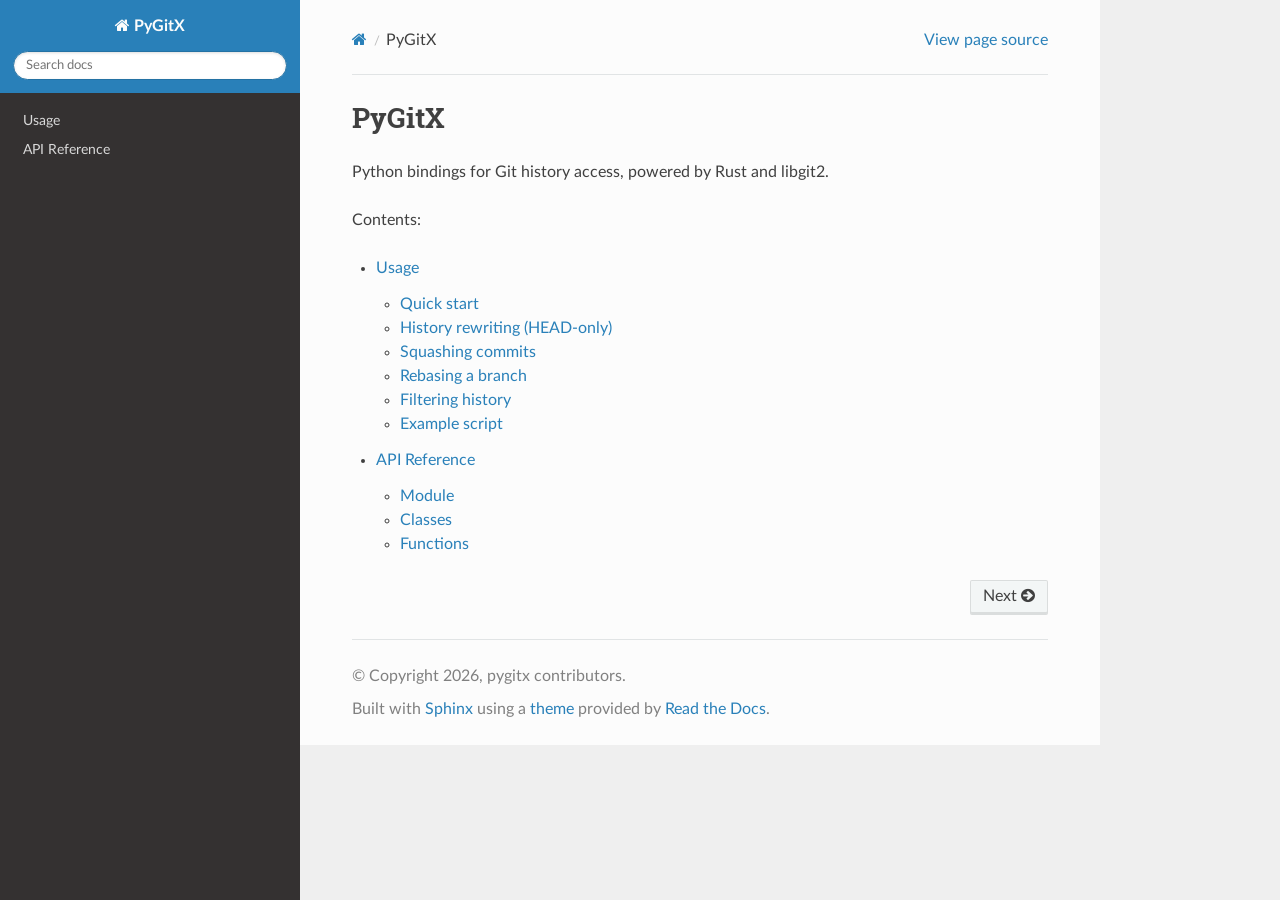
==== index.html @ a4fc37c4 "deploy: 276449cee83ff7f79c051b9eb98b4b1b194af21c" ====
<!DOCTYPE html>
<html class="writer-html5" lang="en" data-content_root="./">
<head>
  <meta charset="utf-8" /><meta name="viewport" content="width=device-width, initial-scale=1" />

  <meta name="viewport" content="width=device-width, initial-scale=1.0" />
  <title>PyGitX &mdash; PyGitX 0.1.0 documentation</title>
      <link rel="stylesheet" type="text/css" href="_static/pygments.css?v=b86133f3" />
      <link rel="stylesheet" type="text/css" href="_static/css/theme.css?v=e59714d7" />

  
      <script src="_static/jquery.js?v=5d32c60e"></script>
      <script src="_static/_sphinx_javascript_frameworks_compat.js?v=2cd50e6c"></script>
      <script src="_static/documentation_options.js?v=01f34227"></script>
      <script src="_static/doctools.js?v=9a2dae69"></script>
      <script src="_static/sphinx_highlight.js?v=dc90522c"></script>
    <script src="_static/js/theme.js"></script>
    <link rel="index" title="Index" href="genindex.html" />
    <link rel="search" title="Search" href="search.html" />
    <link rel="next" title="Usage" href="usage.html" /> 
</head>

<body class="wy-body-for-nav"> 
  <div class="wy-grid-for-nav">
    <nav data-toggle="wy-nav-shift" class="wy-nav-side">
      <div class="wy-side-scroll">
        <div class="wy-side-nav-search" >

          
          
          <a href="#" class="icon icon-home">
            PyGitX
          </a>
<div role="search">
  <form id="rtd-search-form" class="wy-form" action="search.html" method="get">
    <input type="text" name="q" placeholder="Search docs" aria-label="Search docs" />
    <input type="hidden" name="check_keywords" value="yes" />
    <input type="hidden" name="area" value="default" />
  </form>
</div>
        </div><div class="wy-menu wy-menu-vertical" data-spy="affix" role="navigation" aria-label="Navigation menu">
              <ul>
<li class="toctree-l1"><a class="reference internal" href="usage.html">Usage</a></li>
<li class="toctree-l1"><a class="reference internal" href="api.html">API Reference</a></li>
</ul>

        </div>
      </div>
    </nav>

    <section data-toggle="wy-nav-shift" class="wy-nav-content-wrap"><nav class="wy-nav-top" aria-label="Mobile navigation menu" >
          <i data-toggle="wy-nav-top" class="fa fa-bars"></i>
          <a href="#">PyGitX</a>
      </nav>

      <div class="wy-nav-content">
        <div class="rst-content">
          <div role="navigation" aria-label="Page navigation">
  <ul class="wy-breadcrumbs">
      <li><a href="#" class="icon icon-home" aria-label="Home"></a></li>
      <li class="breadcrumb-item active">PyGitX</li>
      <li class="wy-breadcrumbs-aside">
            <a href="_sources/index.rst.txt" rel="nofollow"> View page source</a>
      </li>
  </ul>
  <hr/>
</div>
          <div role="main" class="document" itemscope="itemscope" itemtype="http://schema.org/Article">
           <div itemprop="articleBody">
             
  <section id="pygitx">
<h1>PyGitX<a class="headerlink" href="#pygitx" title="Link to this heading"></a></h1>
<p>Python bindings for Git history access, powered by Rust and libgit2.</p>
<p>Contents:</p>
<div class="toctree-wrapper compound">
<ul>
<li class="toctree-l1"><a class="reference internal" href="usage.html">Usage</a><ul>
<li class="toctree-l2"><a class="reference internal" href="usage.html#quick-start">Quick start</a></li>
<li class="toctree-l2"><a class="reference internal" href="usage.html#history-rewriting-head-only">History rewriting (HEAD-only)</a></li>
<li class="toctree-l2"><a class="reference internal" href="usage.html#squashing-commits">Squashing commits</a></li>
<li class="toctree-l2"><a class="reference internal" href="usage.html#rebasing-a-branch">Rebasing a branch</a></li>
<li class="toctree-l2"><a class="reference internal" href="usage.html#filtering-history">Filtering history</a></li>
<li class="toctree-l2"><a class="reference internal" href="usage.html#example-script">Example script</a></li>
</ul>
</li>
<li class="toctree-l1"><a class="reference internal" href="api.html">API Reference</a><ul>
<li class="toctree-l2"><a class="reference internal" href="api.html#module-pygitx">Module</a></li>
<li class="toctree-l2"><a class="reference internal" href="api.html#classes">Classes</a></li>
<li class="toctree-l2"><a class="reference internal" href="api.html#functions">Functions</a></li>
</ul>
</li>
</ul>
</div>
</section>


           </div>
          </div>
          <footer><div class="rst-footer-buttons" role="navigation" aria-label="Footer">
        <a href="usage.html" class="btn btn-neutral float-right" title="Usage" accesskey="n" rel="next">Next <span class="fa fa-arrow-circle-right" aria-hidden="true"></span></a>
    </div>

  <hr/>

  <div role="contentinfo">
    <p>&#169; Copyright 2026, pygitx contributors.</p>
  </div>

  Built with <a href="https://www.sphinx-doc.org/">Sphinx</a> using a
    <a href="https://github.com/readthedocs/sphinx_rtd_theme">theme</a>
    provided by <a href="https://readthedocs.org">Read the Docs</a>.
   

</footer>
        </div>
      </div>
    </section>
  </div>
  <script>
      jQuery(function () {
          SphinxRtdTheme.Navigation.enable(true);
      });
  </script> 

</body>
</html>
---- _static/pygments.css ----
pre { line-height: 125%; }
td.linenos .normal { color: inherit; background-color: transparent; padding-left: 5px; padding-right: 5px; }
span.linenos { color: inherit; background-color: transparent; padding-left: 5px; padding-right: 5px; }
td.linenos .special { color: #000000; background-color: #ffffc0; padding-left: 5px; padding-right: 5px; }
span.linenos.special { color: #000000; background-color: #ffffc0; padding-left: 5px; padding-right: 5px; }
.highlight .hll { background-color: #ffffcc }
.highlight { background: #f8f8f8; }
.highlight .c { color: #3D7B7B; font-style: italic } /* Comment */
.highlight .err { border: 1px solid #F00 } /* Error */
.highlight .k { color: #008000; font-weight: bold } /* Keyword */
.highlight .o { color: #666 } /* Operator */
.highlight .ch { color: #3D7B7B; font-style: italic } /* Comment.Hashbang */
.highlight .cm { color: #3D7B7B; font-style: italic } /* Comment.Multiline */
.highlight .cp { color: #9C6500 } /* Comment.Preproc */
.highlight .cpf { color: #3D7B7B; font-style: italic } /* Comment.PreprocFile */
.highlight .c1 { color: #3D7B7B; font-style: italic } /* Comment.Single */
.highlight .cs { color: #3D7B7B; font-style: italic } /* Comment.Special */
.highlight .gd { color: #A00000 } /* Generic.Deleted */
.highlight .ge { font-style: italic } /* Generic.Emph */
.highlight .ges { font-weight: bold; font-style: italic } /* Generic.EmphStrong */
.highlight .gr { color: #E40000 } /* Generic.Error */
.highlight .gh { color: #000080; font-weight: bold } /* Generic.Heading */
.highlight .gi { color: #008400 } /* Generic.Inserted */
.highlight .go { color: #717171 } /* Generic.Output */
.highlight .gp { color: #000080; font-weight: bold } /* Generic.Prompt */
.highlight .gs { font-weight: bold } /* Generic.Strong */
.highlight .gu { color: #800080; font-weight: bold } /* Generic.Subheading */
.highlight .gt { color: #04D } /* Generic.Traceback */
.highlight .kc { color: #008000; font-weight: bold } /* Keyword.Constant */
.highlight .kd { color: #008000; font-weight: bold } /* Keyword.Declaration */
.highlight .kn { color: #008000; font-weight: bold } /* Keyword.Namespace */
.highlight .kp { color: #008000 } /* Keyword.Pseudo */
.highlight .kr { color: #008000; font-weight: bold } /* Keyword.Reserved */
.highlight .kt { color: #B00040 } /* Keyword.Type */
.highlight .m { color: #666 } /* Literal.Number */
.highlight .s { color: #BA2121 } /* Literal.String */
.highlight .na { color: #687822 } /* Name.Attribute */
.highlight .nb { color: #008000 } /* Name.Builtin */
.highlight .nc { color: #00F; font-weight: bold } /* Name.Class */
.highlight .no { color: #800 } /* Name.Constant */
.highlight .nd { color: #A2F } /* Name.Decorator */
.highlight .ni { color: #717171; font-weight: bold } /* Name.Entity */
.highlight .ne { color: #CB3F38; font-weight: bold } /* Name.Exception */
.highlight .nf { color: #00F } /* Name.Function */
.highlight .nl { color: #767600 } /* Name.Label */
.highlight .nn { color: #00F; font-weight: bold } /* Name.Namespace */
.highlight .nt { color: #008000; font-weight: bold } /* Name.Tag */
.highlight .nv { color: #19177C } /* Name.Variable */
.highlight .ow { color: #A2F; font-weight: bold } /* Operator.Word */
.highlight .w { color: #BBB } /* Text.Whitespace */
.highlight .mb { color: #666 } /* Literal.Number.Bin */
.highlight .mf { color: #666 } /* Literal.Number.Float */
.highlight .mh { color: #666 } /* Literal.Number.Hex */
.highlight .mi { color: #666 } /* Literal.Number.Integer */
.highlight .mo { color: #666 } /* Literal.Number.Oct */
.highlight .sa { color: #BA2121 } /* Literal.String.Affix */
.highlight .sb { color: #BA2121 } /* Literal.String.Backtick */
.highlight .sc { color: #BA2121 } /* Literal.String.Char */
.highlight .dl { color: #BA2121 } /* Literal.String.Delimiter */
.highlight .sd { color: #BA2121; font-style: italic } /* Literal.String.Doc */
.highlight .s2 { color: #BA2121 } /* Literal.String.Double */
.highlight .se { color: #AA5D1F; font-weight: bold } /* Literal.String.Escape */
.highlight .sh { color: #BA2121 } /* Literal.String.Heredoc */
.highlight .si { color: #A45A77; font-weight: bold } /* Literal.String.Interpol */
.highlight .sx { color: #008000 } /* Literal.String.Other */
.highlight .sr { color: #A45A77 } /* Literal.String.Regex */
.highlight .s1 { color: #BA2121 } /* Literal.String.Single */
.highlight .ss { color: #19177C } /* Literal.String.Symbol */
.highlight .bp { color: #008000 } /* Name.Builtin.Pseudo */
.highlight .fm { color: #00F } /* Name.Function.Magic */
.highlight .vc { color: #19177C } /* Name.Variable.Class */
.highlight .vg { color: #19177C } /* Name.Variable.Global */
.highlight .vi { color: #19177C } /* Name.Variable.Instance */
.highlight .vm { color: #19177C } /* Name.Variable.Magic */
.highlight .il { color: #666 } /* Literal.Number.Integer.Long */
---- _static/css/theme.css ----
html{box-sizing:border-box}*,:after,:before{box-sizing:inherit}article,aside,details,figcaption,figure,footer,header,hgroup,nav,section{display:block}audio,canvas,video{display:inline-block;*display:inline;*zoom:1}[hidden],audio:not([controls]){display:none}*{-webkit-box-sizing:border-box;-moz-box-sizing:border-box;box-sizing:border-box}html{font-size:100%;-webkit-text-size-adjust:100%;-ms-text-size-adjust:100%}body{margin:0}a:active,a:hover{outline:0}abbr[title]{border-bottom:1px dotted}b,strong{font-weight:700}blockquote{margin:0}dfn{font-style:italic}ins{background:#ff9;text-decoration:none}ins,mark{color:#000}mark{background:#ff0;font-style:italic;font-weight:700}.rst-content code,.rst-content tt,code,kbd,pre,samp{font-family:monospace,serif;_font-family:courier new,monospace;font-size:1em}pre{white-space:pre}q{quotes:none}q:after,q:before{content:"";content:none}small{font-size:85%}sub,sup{font-size:75%;line-height:0;position:relative;vertical-align:baseline}sup{top:-.5em}sub{bottom:-.25em}dl,ol,ul{margin:0;padding:0;list-style:none;list-style-image:none}li{list-style:none}dd{margin:0}img{border:0;-ms-interpolation-mode:bicubic;vertical-align:middle;max-width:100%}svg:not(:root){overflow:hidden}figure,form{margin:0}label{cursor:pointer}button,input,select,textarea{font-size:100%;margin:0;vertical-align:baseline;*vertical-align:middle}button,input{line-height:normal}button,input[type=button],input[type=reset],input[type=submit]{cursor:pointer;-webkit-appearance:button;*overflow:visible}button[disabled],input[disabled]{cursor:default}input[type=search]{-webkit-appearance:textfield;-moz-box-sizing:content-box;-webkit-box-sizing:content-box;box-sizing:content-box}textarea{resize:vertical}table{border-collapse:collapse;border-spacing:0}td{vertical-align:top}.chromeframe{margin:.2em 0;background:#ccc;color:#000;padding:.2em 0}.ir{display:block;border:0;text-indent:-999em;overflow:hidden;background-color:transparent;background-repeat:no-repeat;text-align:left;direction:ltr;*line-height:0}.ir br{display:none}.hidden{display:none!important;visibility:hidden}.visuallyhidden{border:0;clip:rect(0 0 0 0);height:1px;margin:-1px;overflow:hidden;padding:0;position:absolute;width:1px}.visuallyhidden.focusable:active,.visuallyhidden.focusable:focus{clip:auto;height:auto;margin:0;overflow:visible;position:static;width:auto}.invisible{visibility:hidden}.relative{position:relative}big,small{font-size:100%}@media print{body,html,section{background:none!important}*{box-shadow:none!important;text-shadow:none!important;filter:none!important;-ms-filter:none!important}a,a:visited{text-decoration:underline}.ir a:after,a[href^="#"]:after,a[href^="javascript:"]:after{content:""}blockquote,pre{page-break-inside:avoid}thead{display:table-header-group}img,tr{page-break-inside:avoid}img{max-width:100%!important}@page{margin:.5cm}.rst-content .toctree-wrapper>p.caption,h2,h3,p{orphans:3;widows:3}.rst-content .toctree-wrapper>p.caption,h2,h3{page-break-after:avoid}}.btn,.fa:before,.icon:before,.rst-content .admonition,.rst-content .admonition-title:before,.rst-content .admonition-todo,.rst-content .attention,.rst-content .caution,.rst-content .code-block-caption .headerlink:before,.rst-content .danger,.rst-content .eqno .headerlink:before,.rst-content .error,.rst-content .hint,.rst-content .important,.rst-content .note,.rst-content .seealso,.rst-content .tip,.rst-content .warning,.rst-content code.download span:first-child:before,.rst-content dl dt .headerlink:before,.rst-content h1 .headerlink:before,.rst-content h2 .headerlink:before,.rst-content h3 .headerlink:before,.rst-content h4 .headerlink:before,.rst-content h5 .headerlink:before,.rst-content h6 .headerlink:before,.rst-content p.caption .headerlink:before,.rst-content p .headerlink:before,.rst-content table>caption .headerlink:before,.rst-content tt.download span:first-child:before,.wy-alert,.wy-dropdown .caret:before,.wy-inline-validate.wy-inline-validate-danger .wy-input-context:before,.wy-inline-validate.wy-inline-validate-info .wy-input-context:before,.wy-inline-validate.wy-inline-validate-success .wy-input-context:before,.wy-inline-validate.wy-inline-validate-warning .wy-input-context:before,.wy-menu-vertical li.current>a button.toctree-expand:before,.wy-menu-vertical li.on a button.toctree-expand:before,.wy-menu-vertical li button.toctree-expand:before,input[type=color],input[type=date],input[type=datetime-local],input[type=datetime],input[type=email],input[type=month],input[type=number],input[type=password],input[type=search],input[type=tel],input[type=text],input[type=time],input[type=url],input[type=week],select,textarea{-webkit-font-smoothing:antialiased}.clearfix{*zoom:1}.clearfix:after,.clearfix:before{display:table;content:""}.clearfix:after{clear:both}/*!
 *  Font Awesome 4.7.0 by @davegandy - http://fontawesome.io - @fontawesome
 *  License - http://fontawesome.io/license (Font: SIL OFL 1.1, CSS: MIT License)
 */@font-face{font-family:FontAwesome;src:url(fonts/fontawesome-webfont.eot?674f50d287a8c48dc19ba404d20fe713);src:url(fonts/fontawesome-webfont.eot?674f50d287a8c48dc19ba404d20fe713?#iefix&v=4.7.0) format("embedded-opentype"),url(fonts/fontawesome-webfont.woff2?af7ae505a9eed503f8b8e6982036873e) format("woff2"),url(fonts/fontawesome-webfont.woff?fee66e712a8a08eef5805a46892932ad) format("woff"),url(fonts/fontawesome-webfont.ttf?b06871f281fee6b241d60582ae9369b9) format("truetype"),url(fonts/fontawesome-webfont.svg?912ec66d7572ff821749319396470bde#fontawesomeregular) format("svg");font-weight:400;font-style:normal}.fa,.icon,.rst-content .admonition-title,.rst-content .code-block-caption .headerlink,.rst-content .eqno .headerlink,.rst-content code.download span:first-child,.rst-content dl dt .headerlink,.rst-content h1 .headerlink,.rst-content h2 .headerlink,.rst-content h3 .headerlink,.rst-content h4 .headerlink,.rst-content h5 .headerlink,.rst-content h6 .headerlink,.rst-content p.caption .headerlink,.rst-content p .headerlink,.rst-content table>caption .headerlink,.rst-content tt.download span:first-child,.wy-menu-vertical li.current>a button.toctree-expand,.wy-menu-vertical li.on a button.toctree-expand,.wy-menu-vertical li button.toctree-expand{display:inline-block;font:normal normal normal 14px/1 FontAwesome;font-size:inherit;text-rendering:auto;-webkit-font-smoothing:antialiased;-moz-osx-font-smoothing:grayscale}.fa-lg{font-size:1.33333em;line-height:.75em;vertical-align:-15%}.fa-2x{font-size:2em}.fa-3x{font-size:3em}.fa-4x{font-size:4em}.fa-5x{font-size:5em}.fa-fw{width:1.28571em;text-align:center}.fa-ul{padding-left:0;margin-left:2.14286em;list-style-type:none}.fa-ul>li{position:relative}.fa-li{position:absolute;left:-2.14286em;width:2.14286em;top:.14286em;text-align:center}.fa-li.fa-lg{left:-1.85714em}.fa-border{padding:.2em .25em .15em;border:.08em solid #eee;border-radius:.1em}.fa-pull-left{float:left}.fa-pull-right{float:right}.fa-pull-left.icon,.fa.fa-pull-left,.rst-content .code-block-caption .fa-pull-left.headerlink,.rst-content .eqno .fa-pull-left.headerlink,.rst-content .fa-pull-left.admonition-title,.rst-content code.download span.fa-pull-left:first-child,.rst-content dl dt .fa-pull-left.headerlink,.rst-content h1 .fa-pull-left.headerlink,.rst-content h2 .fa-pull-left.headerlink,.rst-content h3 .fa-pull-left.headerlink,.rst-content h4 .fa-pull-left.headerlink,.rst-content h5 .fa-pull-left.headerlink,.rst-content h6 .fa-pull-left.headerlink,.rst-content p .fa-pull-left.headerlink,.rst-content table>caption .fa-pull-left.headerlink,.rst-content tt.download span.fa-pull-left:first-child,.wy-menu-vertical li.current>a button.fa-pull-left.toctree-expand,.wy-menu-vertical li.on a button.fa-pull-left.toctree-expand,.wy-menu-vertical li button.fa-pull-left.toctree-expand{margin-right:.3em}.fa-pull-right.icon,.fa.fa-pull-right,.rst-content .code-block-caption .fa-pull-right.headerlink,.rst-content .eqno .fa-pull-right.headerlink,.rst-content .fa-pull-right.admonition-title,.rst-content code.download span.fa-pull-right:first-child,.rst-content dl dt .fa-pull-right.headerlink,.rst-content h1 .fa-pull-right.headerlink,.rst-content h2 .fa-pull-right.headerlink,.rst-content h3 .fa-pull-right.headerlink,.rst-content h4 .fa-pull-right.headerlink,.rst-content h5 .fa-pull-right.headerlink,.rst-content h6 .fa-pull-right.headerlink,.rst-content p .fa-pull-right.headerlink,.rst-content table>caption .fa-pull-right.headerlink,.rst-content tt.download span.fa-pull-right:first-child,.wy-menu-vertical li.current>a button.fa-pull-right.toctree-expand,.wy-menu-vertical li.on a button.fa-pull-right.toctree-expand,.wy-menu-vertical li button.fa-pull-right.toctree-expand{margin-left:.3em}.pull-right{float:right}.pull-left{float:left}.fa.pull-left,.pull-left.icon,.rst-content .code-block-caption .pull-left.headerlink,.rst-content .eqno .pull-left.headerlink,.rst-content .pull-left.admonition-title,.rst-content code.download span.pull-left:first-child,.rst-content dl dt .pull-left.headerlink,.rst-content h1 .pull-left.headerlink,.rst-content h2 .pull-left.headerlink,.rst-content h3 .pull-left.headerlink,.rst-content h4 .pull-left.headerlink,.rst-content h5 .pull-left.headerlink,.rst-content h6 .pull-left.headerlink,.rst-content p .pull-left.headerlink,.rst-content table>caption .pull-left.headerlink,.rst-content tt.download span.pull-left:first-child,.wy-menu-vertical li.current>a button.pull-left.toctree-expand,.wy-menu-vertical li.on a button.pull-left.toctree-expand,.wy-menu-vertical li button.pull-left.toctree-expand{margin-right:.3em}.fa.pull-right,.pull-right.icon,.rst-content .code-block-caption .pull-right.headerlink,.rst-content .eqno .pull-right.headerlink,.rst-content .pull-right.admonition-title,.rst-content code.download span.pull-right:first-child,.rst-content dl dt .pull-right.headerlink,.rst-content h1 .pull-right.headerlink,.rst-content h2 .pull-right.headerlink,.rst-content h3 .pull-right.headerlink,.rst-content h4 .pull-right.headerlink,.rst-content h5 .pull-right.headerlink,.rst-content h6 .pull-right.headerlink,.rst-content p .pull-right.headerlink,.rst-content table>caption .pull-right.headerlink,.rst-content tt.download span.pull-right:first-child,.wy-menu-vertical li.current>a button.pull-right.toctree-expand,.wy-menu-vertical li.on a button.pull-right.toctree-expand,.wy-menu-vertical li button.pull-right.toctree-expand{margin-left:.3em}.fa-spin{-webkit-animation:fa-spin 2s linear infinite;animation:fa-spin 2s linear infinite}.fa-pulse{-webkit-animation:fa-spin 1s steps(8) infinite;animation:fa-spin 1s steps(8) infinite}@-webkit-keyframes fa-spin{0%{-webkit-transform:rotate(0deg);transform:rotate(0deg)}to{-webkit-transform:rotate(359deg);transform:rotate(359deg)}}@keyframes fa-spin{0%{-webkit-transform:rotate(0deg);transform:rotate(0deg)}to{-webkit-transform:rotate(359deg);transform:rotate(359deg)}}.fa-rotate-90{-ms-filter:"progid:DXImageTransform.Microsoft.BasicImage(rotation=1)";-webkit-transform:rotate(90deg);-ms-transform:rotate(90deg);transform:rotate(90deg)}.fa-rotate-180{-ms-filter:"progid:DXImageTransform.Microsoft.BasicImage(rotation=2)";-webkit-transform:rotate(180deg);-ms-transform:rotate(180deg);transform:rotate(180deg)}.fa-rotate-270{-ms-filter:"progid:DXImageTransform.Microsoft.BasicImage(rotation=3)";-webkit-transform:rotate(270deg);-ms-transform:rotate(270deg);transform:rotate(270deg)}.fa-flip-horizontal{-ms-filter:"progid:DXImageTransform.Microsoft.BasicImage(rotation=0, mirror=1)";-webkit-transform:scaleX(-1);-ms-transform:scaleX(-1);transform:scaleX(-1)}.fa-flip-vertical{-ms-filter:"progid:DXImageTransform.Microsoft.BasicImage(rotation=2, mirror=1)";-webkit-transform:scaleY(-1);-ms-transform:scaleY(-1);transform:scaleY(-1)}:root .fa-flip-horizontal,:root .fa-flip-vertical,:root .fa-rotate-90,:root .fa-rotate-180,:root .fa-rotate-270{filter:none}.fa-stack{position:relative;display:inline-block;width:2em;height:2em;line-height:2em;vertical-align:middle}.fa-stack-1x,.fa-stack-2x{position:absolute;left:0;width:100%;text-align:center}.fa-stack-1x{line-height:inherit}.fa-stack-2x{font-size:2em}.fa-inverse{color:#fff}.fa-glass:before{content:""}.fa-music:before{content:""}.fa-search:before,.icon-search:before{content:""}.fa-envelope-o:before{content:""}.fa-heart:before{content:""}.fa-star:before{content:""}.fa-star-o:before{content:""}.fa-user:before{content:""}.fa-film:before{content:""}.fa-th-large:before{content:""}.fa-th:before{content:""}.fa-th-list:before{content:""}.fa-check:before{content:""}.fa-close:before,.fa-remove:before,.fa-times:before{content:""}.fa-search-plus:before{content:""}.fa-search-minus:before{content:""}.fa-power-off:before{content:""}.fa-signal:before{content:""}.fa-cog:before,.fa-gear:before{content:""}.fa-trash-o:before{content:""}.fa-home:before,.icon-home:before{content:""}.fa-file-o:before{content:""}.fa-clock-o:before{content:""}.fa-road:before{content:""}.fa-download:before,.rst-content code.download span:first-child:before,.rst-content tt.download span:first-child:before{content:""}.fa-arrow-circle-o-down:before{content:""}.fa-arrow-circle-o-up:before{content:""}.fa-inbox:before{content:""}.fa-play-circle-o:before{content:""}.fa-repeat:before,.fa-rotate-right:before{content:""}.fa-refresh:before{content:""}.fa-list-alt:before{content:""}.fa-lock:before{content:""}.fa-flag:before{content:""}.fa-headphones:before{content:""}.fa-volume-off:before{content:""}.fa-volume-down:before{content:""}.fa-volume-up:before{content:""}.fa-qrcode:before{content:""}.fa-barcode:before{content:""}.fa-tag:before{content:""}.fa-tags:before{content:""}.fa-book:before,.icon-book:before{content:""}.fa-bookmark:before{content:""}.fa-print:before{content:""}.fa-camera:before{content:""}.fa-font:before{content:""}.fa-bold:before{content:""}.fa-italic:before{content:""}.fa-text-height:before{content:""}.fa-text-width:before{content:""}.fa-align-left:before{content:""}.fa-align-center:before{content:""}.fa-align-right:before{content:""}.fa-align-justify:before{content:""}.fa-list:before{content:""}.fa-dedent:before,.fa-outdent:before{content:""}.fa-indent:before{content:""}.fa-video-camera:before{content:""}.fa-image:before,.fa-photo:before,.fa-picture-o:before{content:""}.fa-pencil:before{content:""}.fa-map-marker:before{content:""}.fa-adjust:before{content:""}.fa-tint:before{content:""}.fa-edit:before,.fa-pencil-square-o:before{content:""}.fa-share-square-o:before{content:""}.fa-check-square-o:before{content:""}.fa-arrows:before{content:""}.fa-step-backward:before{content:""}.fa-fast-backward:before{content:""}.fa-backward:before{content:""}.fa-play:before{content:""}.fa-pause:before{content:""}.fa-stop:before{content:""}.fa-forward:before{content:""}.fa-fast-forward:before{content:""}.fa-step-forward:before{content:""}.fa-eject:before{content:""}.fa-chevron-left:before{content:""}.fa-chevron-right:before{content:""}.fa-plus-circle:before{content:""}.fa-minus-circle:before{content:""}.fa-times-circle:before,.wy-inline-validate.wy-inline-validate-danger .wy-input-context:before{content:""}.fa-check-circle:before,.wy-inline-validate.wy-inline-validate-success .wy-input-context:before{content:""}.fa-question-circle:before{content:""}.fa-info-circle:before{content:""}.fa-crosshairs:before{content:""}.fa-times-circle-o:before{content:""}.fa-check-circle-o:before{content:""}.fa-ban:before{content:""}.fa-arrow-left:before{content:""}.fa-arrow-right:before{content:""}.fa-arrow-up:before{content:""}.fa-arrow-down:before{content:""}.fa-mail-forward:before,.fa-share:before{content:""}.fa-expand:before{content:""}.fa-compress:before{content:""}.fa-plus:before{content:""}.fa-minus:before{content:""}.fa-asterisk:before{content:""}.fa-exclamation-circle:before,.rst-content .admonition-title:before,.wy-inline-validate.wy-inline-validate-info .wy-input-context:before,.wy-inline-validate.wy-inline-validate-warning .wy-input-context:before{content:""}.fa-gift:before{content:""}.fa-leaf:before{content:""}.fa-fire:before,.icon-fire:before{content:""}.fa-eye:before{content:""}.fa-eye-slash:before{content:""}.fa-exclamation-triangle:before,.fa-warning:before{content:""}.fa-plane:before{content:""}.fa-calendar:before{content:""}.fa-random:before{content:""}.fa-comment:before{content:""}.fa-magnet:before{content:""}.fa-chevron-up:before{content:""}.fa-chevron-down:before{content:""}.fa-retweet:before{content:""}.fa-shopping-cart:before{content:""}.fa-folder:before{content:""}.fa-folder-open:before{content:""}.fa-arrows-v:before{content:""}.fa-arrows-h:before{content:""}.fa-bar-chart-o:before,.fa-bar-chart:before{content:""}.fa-twitter-square:before{content:""}.fa-facebook-square:before{content:""}.fa-camera-retro:before{content:""}.fa-key:before{content:""}.fa-cogs:before,.fa-gears:before{content:""}.fa-comments:before{content:""}.fa-thumbs-o-up:before{content:""}.fa-thumbs-o-down:before{content:""}.fa-star-half:before{content:""}.fa-heart-o:before{content:""}.fa-sign-out:before{content:""}.fa-linkedin-square:before{content:""}.fa-thumb-tack:before{content:""}.fa-external-link:before{content:""}.fa-sign-in:before{content:""}.fa-trophy:before{content:""}.fa-github-square:before{content:""}.fa-upload:before{content:""}.fa-lemon-o:before{content:""}.fa-phone:before{content:""}.fa-square-o:before{content:""}.fa-bookmark-o:before{content:""}.fa-phone-square:before{content:""}.fa-twitter:before{content:""}.fa-facebook-f:before,.fa-facebook:before{content:""}.fa-github:before,.icon-github:before{content:""}.fa-unlock:before{content:""}.fa-credit-card:before{content:""}.fa-feed:before,.fa-rss:before{content:""}.fa-hdd-o:before{content:""}.fa-bullhorn:before{content:""}.fa-bell:before{content:""}.fa-certificate:before{content:""}.fa-hand-o-right:before{content:""}.fa-hand-o-left:before{content:""}.fa-hand-o-up:before{content:""}.fa-hand-o-down:before{content:""}.fa-arrow-circle-left:before,.icon-circle-arrow-left:before{content:""}.fa-arrow-circle-right:before,.icon-circle-arrow-right:before{content:""}.fa-arrow-circle-up:before{content:""}.fa-arrow-circle-down:before{content:""}.fa-globe:before{content:""}.fa-wrench:before{content:""}.fa-tasks:before{content:""}.fa-filter:before{content:""}.fa-briefcase:before{content:""}.fa-arrows-alt:before{content:""}.fa-group:before,.fa-users:before{content:""}.fa-chain:before,.fa-link:before,.icon-link:before{content:""}.fa-cloud:before{content:""}.fa-flask:before{content:""}.fa-cut:before,.fa-scissors:before{content:""}.fa-copy:before,.fa-files-o:before{content:""}.fa-paperclip:before{content:""}.fa-floppy-o:before,.fa-save:before{content:""}.fa-square:before{content:""}.fa-bars:before,.fa-navicon:before,.fa-reorder:before{content:""}.fa-list-ul:before{content:""}.fa-list-ol:before{content:""}.fa-strikethrough:before{content:""}.fa-underline:before{content:""}.fa-table:before{content:""}.fa-magic:before{content:""}.fa-truck:before{content:""}.fa-pinterest:before{content:""}.fa-pinterest-square:before{content:""}.fa-google-plus-square:before{content:""}.fa-google-plus:before{content:""}.fa-money:before{content:""}.fa-caret-down:before,.icon-caret-down:before,.wy-dropdown .caret:before{content:""}.fa-caret-up:before{content:""}.fa-caret-left:before{content:""}.fa-caret-right:before{content:""}.fa-columns:before{content:""}.fa-sort:before,.fa-unsorted:before{content:""}.fa-sort-desc:before,.fa-sort-down:before{content:""}.fa-sort-asc:before,.fa-sort-up:before{content:""}.fa-envelope:before{content:""}.fa-linkedin:before{content:""}.fa-rotate-left:before,.fa-undo:before{content:""}.fa-gavel:before,.fa-legal:before{content:""}.fa-dashboard:before,.fa-tachometer:before{content:""}.fa-comment-o:before{content:""}.fa-comments-o:before{content:""}.fa-bolt:before,.fa-flash:before{content:""}.fa-sitemap:before{content:""}.fa-umbrella:before{content:""}.fa-clipboard:before,.fa-paste:before{content:""}.fa-lightbulb-o:before{content:""}.fa-exchange:before{content:""}.fa-cloud-download:before{content:""}.fa-cloud-upload:before{content:""}.fa-user-md:before{content:""}.fa-stethoscope:before{content:""}.fa-suitcase:before{content:""}.fa-bell-o:before{content:""}.fa-coffee:before{content:""}.fa-cutlery:before{content:""}.fa-file-text-o:before{content:""}.fa-building-o:before{content:""}.fa-hospital-o:before{content:""}.fa-ambulance:before{content:""}.fa-medkit:before{content:""}.fa-fighter-jet:before{content:""}.fa-beer:before{content:""}.fa-h-square:before{content:""}.fa-plus-square:before{content:""}.fa-angle-double-left:before{content:""}.fa-angle-double-right:before{content:""}.fa-angle-double-up:before{content:""}.fa-angle-double-down:before{content:""}.fa-angle-left:before{content:""}.fa-angle-right:before{content:""}.fa-angle-up:before{content:""}.fa-angle-down:before{content:""}.fa-desktop:before{content:""}.fa-laptop:before{content:""}.fa-tablet:before{content:""}.fa-mobile-phone:before,.fa-mobile:before{content:""}.fa-circle-o:before{content:""}.fa-quote-left:before{content:""}.fa-quote-right:before{content:""}.fa-spinner:before{content:""}.fa-circle:before{content:""}.fa-mail-reply:before,.fa-reply:before{content:""}.fa-github-alt:before{content:""}.fa-folder-o:before{content:""}.fa-folder-open-o:before{content:""}.fa-smile-o:before{content:""}.fa-frown-o:before{content:""}.fa-meh-o:before{content:""}.fa-gamepad:before{content:""}.fa-keyboard-o:before{content:""}.fa-flag-o:before{content:""}.fa-flag-checkered:before{content:""}.fa-terminal:before{content:""}.fa-code:before{content:""}.fa-mail-reply-all:before,.fa-reply-all:before{content:""}.fa-star-half-empty:before,.fa-star-half-full:before,.fa-star-half-o:before{content:""}.fa-location-arrow:before{content:""}.fa-crop:before{content:""}.fa-code-fork:before{content:""}.fa-chain-broken:before,.fa-unlink:before{content:""}.fa-question:before{content:""}.fa-info:before{content:""}.fa-exclamation:before{content:""}.fa-superscript:before{content:""}.fa-subscript:before{content:""}.fa-eraser:before{content:""}.fa-puzzle-piece:before{content:""}.fa-microphone:before{content:""}.fa-microphone-slash:before{content:""}.fa-shield:before{content:""}.fa-calendar-o:before{content:""}.fa-fire-extinguisher:before{content:""}.fa-rocket:before{content:""}.fa-maxcdn:before{content:""}.fa-chevron-circle-left:before{content:""}.fa-chevron-circle-right:before{content:""}.fa-chevron-circle-up:before{content:""}.fa-chevron-circle-down:before{content:""}.fa-html5:before{content:""}.fa-css3:before{content:""}.fa-anchor:before{content:""}.fa-unlock-alt:before{content:""}.fa-bullseye:before{content:""}.fa-ellipsis-h:before{content:""}.fa-ellipsis-v:before{content:""}.fa-rss-square:before{content:""}.fa-play-circle:before{content:""}.fa-ticket:before{content:""}.fa-minus-square:before{content:""}.fa-minus-square-o:before,.wy-menu-vertical li.current>a button.toctree-expand:before,.wy-menu-vertical li.on a button.toctree-expand:before{content:""}.fa-level-up:before{content:""}.fa-level-down:before{content:""}.fa-check-square:before{content:""}.fa-pencil-square:before{content:""}.fa-external-link-square:before{content:""}.fa-share-square:before{content:""}.fa-compass:before{content:""}.fa-caret-square-o-down:before,.fa-toggle-down:before{content:""}.fa-caret-square-o-up:before,.fa-toggle-up:before{content:""}.fa-caret-square-o-right:before,.fa-toggle-right:before{content:""}.fa-eur:before,.fa-euro:before{content:""}.fa-gbp:before{content:""}.fa-dollar:before,.fa-usd:before{content:""}.fa-inr:before,.fa-rupee:before{content:""}.fa-cny:before,.fa-jpy:before,.fa-rmb:before,.fa-yen:before{content:""}.fa-rouble:before,.fa-rub:before,.fa-ruble:before{content:""}.fa-krw:before,.fa-won:before{content:""}.fa-bitcoin:before,.fa-btc:before{content:""}.fa-file:before{content:""}.fa-file-text:before{content:""}.fa-sort-alpha-asc:before{content:""}.fa-sort-alpha-desc:before{content:""}.fa-sort-amount-asc:before{content:""}.fa-sort-amount-desc:before{content:""}.fa-sort-numeric-asc:before{content:""}.fa-sort-numeric-desc:before{content:""}.fa-thumbs-up:before{content:""}.fa-thumbs-down:before{content:""}.fa-youtube-square:before{content:""}.fa-youtube:before{content:""}.fa-xing:before{content:""}.fa-xing-square:before{content:""}.fa-youtube-play:before{content:""}.fa-dropbox:before{content:""}.fa-stack-overflow:before{content:""}.fa-instagram:before{content:""}.fa-flickr:before{content:""}.fa-adn:before{content:""}.fa-bitbucket:before,.icon-bitbucket:before{content:""}.fa-bitbucket-square:before{content:""}.fa-tumblr:before{content:""}.fa-tumblr-square:before{content:""}.fa-long-arrow-down:before{content:""}.fa-long-arrow-up:before{content:""}.fa-long-arrow-left:before{content:""}.fa-long-arrow-right:before{content:""}.fa-apple:before{content:""}.fa-windows:before{content:""}.fa-android:before{content:""}.fa-linux:before{content:""}.fa-dribbble:before{content:""}.fa-skype:before{content:""}.fa-foursquare:before{content:""}.fa-trello:before{content:""}.fa-female:before{content:""}.fa-male:before{content:""}.fa-gittip:before,.fa-gratipay:before{content:""}.fa-sun-o:before{content:""}.fa-moon-o:before{content:""}.fa-archive:before{content:""}.fa-bug:before{content:""}.fa-vk:before{content:""}.fa-weibo:before{content:""}.fa-renren:before{content:""}.fa-pagelines:before{content:""}.fa-stack-exchange:before{content:""}.fa-arrow-circle-o-right:before{content:""}.fa-arrow-circle-o-left:before{content:""}.fa-caret-square-o-left:before,.fa-toggle-left:before{content:""}.fa-dot-circle-o:before{content:""}.fa-wheelchair:before{content:""}.fa-vimeo-square:before{content:""}.fa-try:before,.fa-turkish-lira:before{content:""}.fa-plus-square-o:before,.wy-menu-vertical li button.toctree-expand:before{content:""}.fa-space-shuttle:before{content:""}.fa-slack:before{content:""}.fa-envelope-square:before{content:""}.fa-wordpress:before{content:""}.fa-openid:before{content:""}.fa-bank:before,.fa-institution:before,.fa-university:before{content:""}.fa-graduation-cap:before,.fa-mortar-board:before{content:""}.fa-yahoo:before{content:""}.fa-google:before{content:""}.fa-reddit:before{content:""}.fa-reddit-square:before{content:""}.fa-stumbleupon-circle:before{content:""}.fa-stumbleupon:before{content:""}.fa-delicious:before{content:""}.fa-digg:before{content:""}.fa-pied-piper-pp:before{content:""}.fa-pied-piper-alt:before{content:""}.fa-drupal:before{content:""}.fa-joomla:before{content:""}.fa-language:before{content:""}.fa-fax:before{content:""}.fa-building:before{content:""}.fa-child:before{content:""}.fa-paw:before{content:""}.fa-spoon:before{content:""}.fa-cube:before{content:""}.fa-cubes:before{content:""}.fa-behance:before{content:""}.fa-behance-square:before{content:""}.fa-steam:before{content:""}.fa-steam-square:before{content:""}.fa-recycle:before{content:""}.fa-automobile:before,.fa-car:before{content:""}.fa-cab:before,.fa-taxi:before{content:""}.fa-tree:before{content:""}.fa-spotify:before{content:""}.fa-deviantart:before{content:""}.fa-soundcloud:before{content:""}.fa-database:before{content:""}.fa-file-pdf-o:before{content:""}.fa-file-word-o:before{content:""}.fa-file-excel-o:before{content:""}.fa-file-powerpoint-o:before{content:""}.fa-file-image-o:before,.fa-file-photo-o:before,.fa-file-picture-o:before{content:""}.fa-file-archive-o:before,.fa-file-zip-o:before{content:""}.fa-file-audio-o:before,.fa-file-sound-o:before{content:""}.fa-file-movie-o:before,.fa-file-video-o:before{content:""}.fa-file-code-o:before{content:""}.fa-vine:before{content:""}.fa-codepen:before{content:""}.fa-jsfiddle:before{content:""}.fa-life-bouy:before,.fa-life-buoy:before,.fa-life-ring:before,.fa-life-saver:before,.fa-support:before{content:""}.fa-circle-o-notch:before{content:""}.fa-ra:before,.fa-rebel:before,.fa-resistance:before{content:""}.fa-empire:before,.fa-ge:before{content:""}.fa-git-square:before{content:""}.fa-git:before{content:""}.fa-hacker-news:before,.fa-y-combinator-square:before,.fa-yc-square:before{content:""}.fa-tencent-weibo:before{content:""}.fa-qq:before{content:""}.fa-wechat:before,.fa-weixin:before{content:""}.fa-paper-plane:before,.fa-send:before{content:""}.fa-paper-plane-o:before,.fa-send-o:before{content:""}.fa-history:before{content:""}.fa-circle-thin:before{content:""}.fa-header:before{content:""}.fa-paragraph:before{content:""}.fa-sliders:before{content:""}.fa-share-alt:before{content:""}.fa-share-alt-square:before{content:""}.fa-bomb:before{content:""}.fa-futbol-o:before,.fa-soccer-ball-o:before{content:""}.fa-tty:before{content:""}.fa-binoculars:before{content:""}.fa-plug:before{content:""}.fa-slideshare:before{content:""}.fa-twitch:before{content:""}.fa-yelp:before{content:""}.fa-newspaper-o:before{content:""}.fa-wifi:before{content:""}.fa-calculator:before{content:""}.fa-paypal:before{content:""}.fa-google-wallet:before{content:""}.fa-cc-visa:before{content:""}.fa-cc-mastercard:before{content:""}.fa-cc-discover:before{content:""}.fa-cc-amex:before{content:""}.fa-cc-paypal:before{content:""}.fa-cc-stripe:before{content:""}.fa-bell-slash:before{content:""}.fa-bell-slash-o:before{content:""}.fa-trash:before{content:""}.fa-copyright:before{content:""}.fa-at:before{content:""}.fa-eyedropper:before{content:""}.fa-paint-brush:before{content:""}.fa-birthday-cake:before{content:""}.fa-area-chart:before{content:""}.fa-pie-chart:before{content:""}.fa-line-chart:before{content:""}.fa-lastfm:before{content:""}.fa-lastfm-square:before{content:""}.fa-toggle-off:before{content:""}.fa-toggle-on:before{content:""}.fa-bicycle:before{content:""}.fa-bus:before{content:""}.fa-ioxhost:before{content:""}.fa-angellist:before{content:""}.fa-cc:before{content:""}.fa-ils:before,.fa-shekel:before,.fa-sheqel:before{content:""}.fa-meanpath:before{content:""}.fa-buysellads:before{content:""}.fa-connectdevelop:before{content:""}.fa-dashcube:before{content:""}.fa-forumbee:before{content:""}.fa-leanpub:before{content:""}.fa-sellsy:before{content:""}.fa-shirtsinbulk:before{content:""}.fa-simplybuilt:before{content:""}.fa-skyatlas:before{content:""}.fa-cart-plus:before{content:""}.fa-cart-arrow-down:before{content:""}.fa-diamond:before{content:""}.fa-ship:before{content:""}.fa-user-secret:before{content:""}.fa-motorcycle:before{content:""}.fa-street-view:before{content:""}.fa-heartbeat:before{content:""}.fa-venus:before{content:""}.fa-mars:before{content:""}.fa-mercury:before{content:""}.fa-intersex:before,.fa-transgender:before{content:""}.fa-transgender-alt:before{content:""}.fa-venus-double:before{content:""}.fa-mars-double:before{content:""}.fa-venus-mars:before{content:""}.fa-mars-stroke:before{content:""}.fa-mars-stroke-v:before{content:""}.fa-mars-stroke-h:before{content:""}.fa-neuter:before{content:""}.fa-genderless:before{content:""}.fa-facebook-official:before{content:""}.fa-pinterest-p:before{content:""}.fa-whatsapp:before{content:""}.fa-server:before{content:""}.fa-user-plus:before{content:""}.fa-user-times:before{content:""}.fa-bed:before,.fa-hotel:before{content:""}.fa-viacoin:before{content:""}.fa-train:before{content:""}.fa-subway:before{content:""}.fa-medium:before{content:""}.fa-y-combinator:before,.fa-yc:before{content:""}.fa-optin-monster:before{content:""}.fa-opencart:before{content:""}.fa-expeditedssl:before{content:""}.fa-battery-4:before,.fa-battery-full:before,.fa-battery:before{content:""}.fa-battery-3:before,.fa-battery-three-quarters:before{content:""}.fa-battery-2:before,.fa-battery-half:before{content:""}.fa-battery-1:before,.fa-battery-quarter:before{content:""}.fa-battery-0:before,.fa-battery-empty:before{content:""}.fa-mouse-pointer:before{content:""}.fa-i-cursor:before{content:""}.fa-object-group:before{content:""}.fa-object-ungroup:before{content:""}.fa-sticky-note:before{content:""}.fa-sticky-note-o:before{content:""}.fa-cc-jcb:before{content:""}.fa-cc-diners-club:before{content:""}.fa-clone:before{content:""}.fa-balance-scale:before{content:""}.fa-hourglass-o:before{content:""}.fa-hourglass-1:before,.fa-hourglass-start:before{content:""}.fa-hourglass-2:before,.fa-hourglass-half:before{content:""}.fa-hourglass-3:before,.fa-hourglass-end:before{content:""}.fa-hourglass:before{content:""}.fa-hand-grab-o:before,.fa-hand-rock-o:before{content:""}.fa-hand-paper-o:before,.fa-hand-stop-o:before{content:""}.fa-hand-scissors-o:before{content:""}.fa-hand-lizard-o:before{content:""}.fa-hand-spock-o:before{content:""}.fa-hand-pointer-o:before{content:""}.fa-hand-peace-o:before{content:""}.fa-trademark:before{content:""}.fa-registered:before{content:""}.fa-creative-commons:before{content:""}.fa-gg:before{content:""}.fa-gg-circle:before{content:""}.fa-tripadvisor:before{content:""}.fa-odnoklassniki:before{content:""}.fa-odnoklassniki-square:before{content:""}.fa-get-pocket:before{content:""}.fa-wikipedia-w:before{content:""}.fa-safari:before{content:""}.fa-chrome:before{content:""}.fa-firefox:before{content:""}.fa-opera:before{content:""}.fa-internet-explorer:before{content:""}.fa-television:before,.fa-tv:before{content:""}.fa-contao:before{content:""}.fa-500px:before{content:""}.fa-amazon:before{content:""}.fa-calendar-plus-o:before{content:""}.fa-calendar-minus-o:before{content:""}.fa-calendar-times-o:before{content:""}.fa-calendar-check-o:before{content:""}.fa-industry:before{content:""}.fa-map-pin:before{content:""}.fa-map-signs:before{content:""}.fa-map-o:before{content:""}.fa-map:before{content:""}.fa-commenting:before{content:""}.fa-commenting-o:before{content:""}.fa-houzz:before{content:""}.fa-vimeo:before{content:""}.fa-black-tie:before{content:""}.fa-fonticons:before{content:""}.fa-reddit-alien:before{content:""}.fa-edge:before{content:""}.fa-credit-card-alt:before{content:""}.fa-codiepie:before{content:""}.fa-modx:before{content:""}.fa-fort-awesome:before{content:""}.fa-usb:before{content:""}.fa-product-hunt:before{content:""}.fa-mixcloud:before{content:""}.fa-scribd:before{content:""}.fa-pause-circle:before{content:""}.fa-pause-circle-o:before{content:""}.fa-stop-circle:before{content:""}.fa-stop-circle-o:before{content:""}.fa-shopping-bag:before{content:""}.fa-shopping-basket:before{content:""}.fa-hashtag:before{content:""}.fa-bluetooth:before{content:""}.fa-bluetooth-b:before{content:""}.fa-percent:before{content:""}.fa-gitlab:before,.icon-gitlab:before{content:""}.fa-wpbeginner:before{content:""}.fa-wpforms:before{content:""}.fa-envira:before{content:""}.fa-universal-access:before{content:""}.fa-wheelchair-alt:before{content:""}.fa-question-circle-o:before{content:""}.fa-blind:before{content:""}.fa-audio-description:before{content:""}.fa-volume-control-phone:before{content:""}.fa-braille:before{content:""}.fa-assistive-listening-systems:before{content:""}.fa-american-sign-language-interpreting:before,.fa-asl-interpreting:before{content:""}.fa-deaf:before,.fa-deafness:before,.fa-hard-of-hearing:before{content:""}.fa-glide:before{content:""}.fa-glide-g:before{content:""}.fa-sign-language:before,.fa-signing:before{content:""}.fa-low-vision:before{content:""}.fa-viadeo:before{content:""}.fa-viadeo-square:before{content:""}.fa-snapchat:before{content:""}.fa-snapchat-ghost:before{content:""}.fa-snapchat-square:before{content:""}.fa-pied-piper:before{content:""}.fa-first-order:before{content:""}.fa-yoast:before{content:""}.fa-themeisle:before{content:""}.fa-google-plus-circle:before,.fa-google-plus-official:before{content:""}.fa-fa:before,.fa-font-awesome:before{content:""}.fa-handshake-o:before{content:""}.fa-envelope-open:before{content:""}.fa-envelope-open-o:before{content:""}.fa-linode:before{content:""}.fa-address-book:before{content:""}.fa-address-book-o:before{content:""}.fa-address-card:before,.fa-vcard:before{content:""}.fa-address-card-o:before,.fa-vcard-o:before{content:""}.fa-user-circle:before{content:""}.fa-user-circle-o:before{content:""}.fa-user-o:before{content:""}.fa-id-badge:before{content:""}.fa-drivers-license:before,.fa-id-card:before{content:""}.fa-drivers-license-o:before,.fa-id-card-o:before{content:""}.fa-quora:before{content:""}.fa-free-code-camp:before{content:""}.fa-telegram:before{content:""}.fa-thermometer-4:before,.fa-thermometer-full:before,.fa-thermometer:before{content:""}.fa-thermometer-3:before,.fa-thermometer-three-quarters:before{content:""}.fa-thermometer-2:before,.fa-thermometer-half:before{content:""}.fa-thermometer-1:before,.fa-thermometer-quarter:before{content:""}.fa-thermometer-0:before,.fa-thermometer-empty:before{content:""}.fa-shower:before{content:""}.fa-bath:before,.fa-bathtub:before,.fa-s15:before{content:""}.fa-podcast:before{content:""}.fa-window-maximize:before{content:""}.fa-window-minimize:before{content:""}.fa-window-restore:before{content:""}.fa-times-rectangle:before,.fa-window-close:before{content:""}.fa-times-rectangle-o:before,.fa-window-close-o:before{content:""}.fa-bandcamp:before{content:""}.fa-grav:before{content:""}.fa-etsy:before{content:""}.fa-imdb:before{content:""}.fa-ravelry:before{content:""}.fa-eercast:before{content:""}.fa-microchip:before{content:""}.fa-snowflake-o:before{content:""}.fa-superpowers:before{content:""}.fa-wpexplorer:before{content:""}.fa-meetup:before{content:""}.sr-only{position:absolute;width:1px;height:1px;padding:0;margin:-1px;overflow:hidden;clip:rect(0,0,0,0);border:0}.sr-only-focusable:active,.sr-only-focusable:focus{position:static;width:auto;height:auto;margin:0;overflow:visible;clip:auto}.fa,.icon,.rst-content .admonition-title,.rst-content .code-block-caption .headerlink,.rst-content .eqno .headerlink,.rst-content code.download span:first-child,.rst-content dl dt .headerlink,.rst-content h1 .headerlink,.rst-content h2 .headerlink,.rst-content h3 .headerlink,.rst-content h4 .headerlink,.rst-content h5 .headerlink,.rst-content h6 .headerlink,.rst-content p.caption .headerlink,.rst-content p .headerlink,.rst-content table>caption .headerlink,.rst-content tt.download span:first-child,.wy-dropdown .caret,.wy-inline-validate.wy-inline-validate-danger .wy-input-context,.wy-inline-validate.wy-inline-validate-info .wy-input-context,.wy-inline-validate.wy-inline-validate-success .wy-input-context,.wy-inline-validate.wy-inline-validate-warning .wy-input-context,.wy-menu-vertical li.current>a button.toctree-expand,.wy-menu-vertical li.on a button.toctree-expand,.wy-menu-vertical li button.toctree-expand{font-family:inherit}.fa:before,.icon:before,.rst-content .admonition-title:before,.rst-content .code-block-caption .headerlink:before,.rst-content .eqno .headerlink:before,.rst-content code.download span:first-child:before,.rst-content dl dt .headerlink:before,.rst-content h1 .headerlink:before,.rst-content h2 .headerlink:before,.rst-content h3 .headerlink:before,.rst-content h4 .headerlink:before,.rst-content h5 .headerlink:before,.rst-content h6 .headerlink:before,.rst-content p.caption .headerlink:before,.rst-content p .headerlink:before,.rst-content table>caption .headerlink:before,.rst-content tt.download span:first-child:before,.wy-dropdown .caret:before,.wy-inline-validate.wy-inline-validate-danger .wy-input-context:before,.wy-inline-validate.wy-inline-validate-info .wy-input-context:before,.wy-inline-validate.wy-inline-validate-success .wy-input-context:before,.wy-inline-validate.wy-inline-validate-warning .wy-input-context:before,.wy-menu-vertical li.current>a button.toctree-expand:before,.wy-menu-vertical li.on a button.toctree-expand:before,.wy-menu-vertical li button.toctree-expand:before{font-family:FontAwesome;display:inline-block;font-style:normal;font-weight:400;line-height:1;text-decoration:inherit}.rst-content .code-block-caption a .headerlink,.rst-content .eqno a .headerlink,.rst-content a .admonition-title,.rst-content code.download a span:first-child,.rst-content dl dt a .headerlink,.rst-content h1 a .headerlink,.rst-content h2 a .headerlink,.rst-content h3 a .headerlink,.rst-content h4 a .headerlink,.rst-content h5 a .headerlink,.rst-content h6 a .headerlink,.rst-content p.caption a .headerlink,.rst-content p a .headerlink,.rst-content table>caption a .headerlink,.rst-content tt.download a span:first-child,.wy-menu-vertical li.current>a button.toctree-expand,.wy-menu-vertical li.on a button.toctree-expand,.wy-menu-vertical li a button.toctree-expand,a .fa,a .icon,a .rst-content .admonition-title,a .rst-content .code-block-caption .headerlink,a .rst-content .eqno .headerlink,a .rst-content code.download span:first-child,a .rst-content dl dt .headerlink,a .rst-content h1 .headerlink,a .rst-content h2 .headerlink,a .rst-content h3 .headerlink,a .rst-content h4 .headerlink,a .rst-content h5 .headerlink,a .rst-content h6 .headerlink,a .rst-content p.caption .headerlink,a .rst-content p .headerlink,a .rst-content table>caption .headerlink,a .rst-content tt.download span:first-child,a .wy-menu-vertical li button.toctree-expand{display:inline-block;text-decoration:inherit}.btn .fa,.btn .icon,.btn .rst-content .admonition-title,.btn .rst-content .code-block-caption .headerlink,.btn .rst-content .eqno .headerlink,.btn .rst-content code.download span:first-child,.btn .rst-content dl dt .headerlink,.btn .rst-content h1 .headerlink,.btn .rst-content h2 .headerlink,.btn .rst-content h3 .headerlink,.btn .rst-content h4 .headerlink,.btn .rst-content h5 .headerlink,.btn .rst-content h6 .headerlink,.btn .rst-content p .headerlink,.btn .rst-content table>caption .headerlink,.btn .rst-content tt.download span:first-child,.btn .wy-menu-vertical li.current>a button.toctree-expand,.btn .wy-menu-vertical li.on a button.toctree-expand,.btn .wy-menu-vertical li button.toctree-expand,.nav .fa,.nav .icon,.nav .rst-content .admonition-title,.nav .rst-content .code-block-caption .headerlink,.nav .rst-content .eqno .headerlink,.nav .rst-content code.download span:first-child,.nav .rst-content dl dt .headerlink,.nav .rst-content h1 .headerlink,.nav .rst-content h2 .headerlink,.nav .rst-content h3 .headerlink,.nav .rst-content h4 .headerlink,.nav .rst-content h5 .headerlink,.nav .rst-content h6 .headerlink,.nav .rst-content p .headerlink,.nav .rst-content table>caption .headerlink,.nav .rst-content tt.download span:first-child,.nav .wy-menu-vertical li.current>a button.toctree-expand,.nav .wy-menu-vertical li.on a button.toctree-expand,.nav .wy-menu-vertical li button.toctree-expand,.rst-content .btn .admonition-title,.rst-content .code-block-caption .btn .headerlink,.rst-content .code-block-caption .nav .headerlink,.rst-content .eqno .btn .headerlink,.rst-content .eqno .nav .headerlink,.rst-content .nav .admonition-title,.rst-content code.download .btn span:first-child,.rst-content code.download .nav span:first-child,.rst-content dl dt .btn .headerlink,.rst-content dl dt .nav .headerlink,.rst-content h1 .btn .headerlink,.rst-content h1 .nav .headerlink,.rst-content h2 .btn .headerlink,.rst-content h2 .nav .headerlink,.rst-content h3 .btn .headerlink,.rst-content h3 .nav .headerlink,.rst-content h4 .btn .headerlink,.rst-content h4 .nav .headerlink,.rst-content h5 .btn .headerlink,.rst-content h5 .nav .headerlink,.rst-content h6 .btn .headerlink,.rst-content h6 .nav .headerlink,.rst-content p .btn .headerlink,.rst-content p .nav .headerlink,.rst-content table>caption .btn .headerlink,.rst-content table>caption .nav .headerlink,.rst-content tt.download .btn span:first-child,.rst-content tt.download .nav span:first-child,.wy-menu-vertical li .btn button.toctree-expand,.wy-menu-vertical li.current>a .btn button.toctree-expand,.wy-menu-vertical li.current>a .nav button.toctree-expand,.wy-menu-vertical li .nav button.toctree-expand,.wy-menu-vertical li.on a .btn button.toctree-expand,.wy-menu-vertical li.on a .nav button.toctree-expand{display:inline}.btn .fa-large.icon,.btn .fa.fa-large,.btn .rst-content .code-block-caption .fa-large.headerlink,.btn .rst-content .eqno .fa-large.headerlink,.btn .rst-content .fa-large.admonition-title,.btn .rst-content code.download span.fa-large:first-child,.btn .rst-content dl dt .fa-large.headerlink,.btn .rst-content h1 .fa-large.headerlink,.btn .rst-content h2 .fa-large.headerlink,.btn .rst-content h3 .fa-large.headerlink,.btn .rst-content h4 .fa-large.headerlink,.btn .rst-content h5 .fa-large.headerlink,.btn .rst-content h6 .fa-large.headerlink,.btn .rst-content p .fa-large.headerlink,.btn .rst-content table>caption .fa-large.headerlink,.btn .rst-content tt.download span.fa-large:first-child,.btn .wy-menu-vertical li button.fa-large.toctree-expand,.nav .fa-large.icon,.nav .fa.fa-large,.nav .rst-content .code-block-caption .fa-large.headerlink,.nav .rst-content .eqno .fa-large.headerlink,.nav .rst-content .fa-large.admonition-title,.nav .rst-content code.download span.fa-large:first-child,.nav .rst-content dl dt .fa-large.headerlink,.nav .rst-content h1 .fa-large.headerlink,.nav .rst-content h2 .fa-large.headerlink,.nav .rst-content h3 .fa-large.headerlink,.nav .rst-content h4 .fa-large.headerlink,.nav .rst-content h5 .fa-large.headerlink,.nav .rst-content h6 .fa-large.headerlink,.nav .rst-content p .fa-large.headerlink,.nav .rst-content table>caption .fa-large.headerlink,.nav .rst-content tt.download span.fa-large:first-child,.nav .wy-menu-vertical li button.fa-large.toctree-expand,.rst-content .btn .fa-large.admonition-title,.rst-content .code-block-caption .btn .fa-large.headerlink,.rst-content .code-block-caption .nav .fa-large.headerlink,.rst-content .eqno .btn .fa-large.headerlink,.rst-content .eqno .nav .fa-large.headerlink,.rst-content .nav .fa-large.admonition-title,.rst-content code.download .btn span.fa-large:first-child,.rst-content code.download .nav span.fa-large:first-child,.rst-content dl dt .btn .fa-large.headerlink,.rst-content dl dt .nav .fa-large.headerlink,.rst-content h1 .btn .fa-large.headerlink,.rst-content h1 .nav .fa-large.headerlink,.rst-content h2 .btn .fa-large.headerlink,.rst-content h2 .nav .fa-large.headerlink,.rst-content h3 .btn .fa-large.headerlink,.rst-content h3 .nav .fa-large.headerlink,.rst-content h4 .btn .fa-large.headerlink,.rst-content h4 .nav .fa-large.headerlink,.rst-content h5 .btn .fa-large.headerlink,.rst-content h5 .nav .fa-large.headerlink,.rst-content h6 .btn .fa-large.headerlink,.rst-content h6 .nav .fa-large.headerlink,.rst-content p .btn .fa-large.headerlink,.rst-content p .nav .fa-large.headerlink,.rst-content table>caption .btn .fa-large.headerlink,.rst-content table>caption .nav .fa-large.headerlink,.rst-content tt.download .btn span.fa-large:first-child,.rst-content tt.download .nav span.fa-large:first-child,.wy-menu-vertical li .btn button.fa-large.toctree-expand,.wy-menu-vertical li .nav button.fa-large.toctree-expand{line-height:.9em}.btn .fa-spin.icon,.btn .fa.fa-spin,.btn .rst-content .code-block-caption .fa-spin.headerlink,.btn .rst-content .eqno .fa-spin.headerlink,.btn .rst-content .fa-spin.admonition-title,.btn .rst-content code.download span.fa-spin:first-child,.btn .rst-content dl dt .fa-spin.headerlink,.btn .rst-content h1 .fa-spin.headerlink,.btn .rst-content h2 .fa-spin.headerlink,.btn .rst-content h3 .fa-spin.headerlink,.btn .rst-content h4 .fa-spin.headerlink,.btn .rst-content h5 .fa-spin.headerlink,.btn .rst-content h6 .fa-spin.headerlink,.btn .rst-content p .fa-spin.headerlink,.btn .rst-content table>caption .fa-spin.headerlink,.btn .rst-content tt.download span.fa-spin:first-child,.btn .wy-menu-vertical li button.fa-spin.toctree-expand,.nav .fa-spin.icon,.nav .fa.fa-spin,.nav .rst-content .code-block-caption .fa-spin.headerlink,.nav .rst-content .eqno .fa-spin.headerlink,.nav .rst-content .fa-spin.admonition-title,.nav .rst-content code.download span.fa-spin:first-child,.nav .rst-content dl dt .fa-spin.headerlink,.nav .rst-content h1 .fa-spin.headerlink,.nav .rst-content h2 .fa-spin.headerlink,.nav .rst-content h3 .fa-spin.headerlink,.nav .rst-content h4 .fa-spin.headerlink,.nav .rst-content h5 .fa-spin.headerlink,.nav .rst-content h6 .fa-spin.headerlink,.nav .rst-content p .fa-spin.headerlink,.nav .rst-content table>caption .fa-spin.headerlink,.nav .rst-content tt.download span.fa-spin:first-child,.nav .wy-menu-vertical li button.fa-spin.toctree-expand,.rst-content .btn .fa-spin.admonition-title,.rst-content .code-block-caption .btn .fa-spin.headerlink,.rst-content .code-block-caption .nav .fa-spin.headerlink,.rst-content .eqno .btn .fa-spin.headerlink,.rst-content .eqno .nav .fa-spin.headerlink,.rst-content .nav .fa-spin.admonition-title,.rst-content code.download .btn span.fa-spin:first-child,.rst-content code.download .nav span.fa-spin:first-child,.rst-content dl dt .btn .fa-spin.headerlink,.rst-content dl dt .nav .fa-spin.headerlink,.rst-content h1 .btn .fa-spin.headerlink,.rst-content h1 .nav .fa-spin.headerlink,.rst-content h2 .btn .fa-spin.headerlink,.rst-content h2 .nav .fa-spin.headerlink,.rst-content h3 .btn .fa-spin.headerlink,.rst-content h3 .nav .fa-spin.headerlink,.rst-content h4 .btn .fa-spin.headerlink,.rst-content h4 .nav .fa-spin.headerlink,.rst-content h5 .btn .fa-spin.headerlink,.rst-content h5 .nav .fa-spin.headerlink,.rst-content h6 .btn .fa-spin.headerlink,.rst-content h6 .nav .fa-spin.headerlink,.rst-content p .btn .fa-spin.headerlink,.rst-content p .nav .fa-spin.headerlink,.rst-content table>caption .btn .fa-spin.headerlink,.rst-content table>caption .nav .fa-spin.headerlink,.rst-content tt.download .btn span.fa-spin:first-child,.rst-content tt.download .nav span.fa-spin:first-child,.wy-menu-vertical li .btn button.fa-spin.toctree-expand,.wy-menu-vertical li .nav button.fa-spin.toctree-expand{display:inline-block}.btn.fa:before,.btn.icon:before,.rst-content .btn.admonition-title:before,.rst-content .code-block-caption .btn.headerlink:before,.rst-content .eqno .btn.headerlink:before,.rst-content code.download span.btn:first-child:before,.rst-content dl dt .btn.headerlink:before,.rst-content h1 .btn.headerlink:before,.rst-content h2 .btn.headerlink:before,.rst-content h3 .btn.headerlink:before,.rst-content h4 .btn.headerlink:before,.rst-content h5 .btn.headerlink:before,.rst-content h6 .btn.headerlink:before,.rst-content p .btn.headerlink:before,.rst-content table>caption .btn.headerlink:before,.rst-content tt.download span.btn:first-child:before,.wy-menu-vertical li button.btn.toctree-expand:before{opacity:.5;-webkit-transition:opacity .05s ease-in;-moz-transition:opacity .05s ease-in;transition:opacity .05s ease-in}.btn.fa:hover:before,.btn.icon:hover:before,.rst-content .btn.admonition-title:hover:before,.rst-content .code-block-caption .btn.headerlink:hover:before,.rst-content .eqno .btn.headerlink:hover:before,.rst-content code.download span.btn:first-child:hover:before,.rst-content dl dt .btn.headerlink:hover:before,.rst-content h1 .btn.headerlink:hover:before,.rst-content h2 .btn.headerlink:hover:before,.rst-content h3 .btn.headerlink:hover:before,.rst-content h4 .btn.headerlink:hover:before,.rst-content h5 .btn.headerlink:hover:before,.rst-content h6 .btn.headerlink:hover:before,.rst-content p .btn.headerlink:hover:before,.rst-content table>caption .btn.headerlink:hover:before,.rst-content tt.download span.btn:first-child:hover:before,.wy-menu-vertical li button.btn.toctree-expand:hover:before{opacity:1}.btn-mini .fa:before,.btn-mini .icon:before,.btn-mini .rst-content .admonition-title:before,.btn-mini .rst-content .code-block-caption .headerlink:before,.btn-mini .rst-content .eqno .headerlink:before,.btn-mini .rst-content code.download span:first-child:before,.btn-mini .rst-content dl dt .headerlink:before,.btn-mini .rst-content h1 .headerlink:before,.btn-mini .rst-content h2 .headerlink:before,.btn-mini .rst-content h3 .headerlink:before,.btn-mini .rst-content h4 .headerlink:before,.btn-mini .rst-content h5 .headerlink:before,.btn-mini .rst-content h6 .headerlink:before,.btn-mini .rst-content p .headerlink:before,.btn-mini .rst-content table>caption .headerlink:before,.btn-mini .rst-content tt.download span:first-child:before,.btn-mini .wy-menu-vertical li button.toctree-expand:before,.rst-content .btn-mini .admonition-title:before,.rst-content .code-block-caption .btn-mini .headerlink:before,.rst-content .eqno .btn-mini .headerlink:before,.rst-content code.download .btn-mini span:first-child:before,.rst-content dl dt .btn-mini .headerlink:before,.rst-content h1 .btn-mini .headerlink:before,.rst-content h2 .btn-mini .headerlink:before,.rst-content h3 .btn-mini .headerlink:before,.rst-content h4 .btn-mini .headerlink:before,.rst-content h5 .btn-mini .headerlink:before,.rst-content h6 .btn-mini .headerlink:before,.rst-content p .btn-mini .headerlink:before,.rst-content table>caption .btn-mini .headerlink:before,.rst-content tt.download .btn-mini span:first-child:before,.wy-menu-vertical li .btn-mini button.toctree-expand:before{font-size:14px;vertical-align:-15%}.rst-content .admonition,.rst-content .admonition-todo,.rst-content .attention,.rst-content .caution,.rst-content .danger,.rst-content .error,.rst-content .hint,.rst-content .important,.rst-content .note,.rst-content .seealso,.rst-content .tip,.rst-content .warning,.wy-alert{padding:12px;line-height:24px;margin-bottom:24px;background:#e7f2fa}.rst-content .admonition-title,.wy-alert-title{font-weight:700;display:block;color:#fff;background:#6ab0de;padding:6px 12px;margin:-12px -12px 12px}.rst-content .danger,.rst-content .error,.rst-content .wy-alert-danger.admonition,.rst-content .wy-alert-danger.admonition-todo,.rst-content .wy-alert-danger.attention,.rst-content .wy-alert-danger.caution,.rst-content .wy-alert-danger.hint,.rst-content .wy-alert-danger.important,.rst-content .wy-alert-danger.note,.rst-content .wy-alert-danger.seealso,.rst-content .wy-alert-danger.tip,.rst-content .wy-alert-danger.warning,.wy-alert.wy-alert-danger{background:#fdf3f2}.rst-content .danger .admonition-title,.rst-content .danger .wy-alert-title,.rst-content .error .admonition-title,.rst-content .error .wy-alert-title,.rst-content .wy-alert-danger.admonition-todo .admonition-title,.rst-content .wy-alert-danger.admonition-todo .wy-alert-title,.rst-content .wy-alert-danger.admonition .admonition-title,.rst-content .wy-alert-danger.admonition .wy-alert-title,.rst-content .wy-alert-danger.attention .admonition-title,.rst-content .wy-alert-danger.attention .wy-alert-title,.rst-content .wy-alert-danger.caution .admonition-title,.rst-content .wy-alert-danger.caution .wy-alert-title,.rst-content .wy-alert-danger.hint .admonition-title,.rst-content .wy-alert-danger.hint .wy-alert-title,.rst-content .wy-alert-danger.important .admonition-title,.rst-content .wy-alert-danger.important .wy-alert-title,.rst-content .wy-alert-danger.note .admonition-title,.rst-content .wy-alert-danger.note .wy-alert-title,.rst-content .wy-alert-danger.seealso .admonition-title,.rst-content .wy-alert-danger.seealso .wy-alert-title,.rst-content .wy-alert-danger.tip .admonition-title,.rst-content .wy-alert-danger.tip .wy-alert-title,.rst-content .wy-alert-danger.warning .admonition-title,.rst-content .wy-alert-danger.warning .wy-alert-title,.rst-content .wy-alert.wy-alert-danger .admonition-title,.wy-alert.wy-alert-danger .rst-content .admonition-title,.wy-alert.wy-alert-danger .wy-alert-title{background:#f29f97}.rst-content .admonition-todo,.rst-content .attention,.rst-content .caution,.rst-content .warning,.rst-content .wy-alert-warning.admonition,.rst-content .wy-alert-warning.danger,.rst-content .wy-alert-warning.error,.rst-content .wy-alert-warning.hint,.rst-content .wy-alert-warning.important,.rst-content .wy-alert-warning.note,.rst-content .wy-alert-warning.seealso,.rst-content .wy-alert-warning.tip,.wy-alert.wy-alert-warning{background:#ffedcc}.rst-content .admonition-todo .admonition-title,.rst-content .admonition-todo .wy-alert-title,.rst-content .attention .admonition-title,.rst-content .attention .wy-alert-title,.rst-content .caution .admonition-title,.rst-content .caution .wy-alert-title,.rst-content .warning .admonition-title,.rst-content .warning .wy-alert-title,.rst-content .wy-alert-warning.admonition .admonition-title,.rst-content .wy-alert-warning.admonition .wy-alert-title,.rst-content .wy-alert-warning.danger .admonition-title,.rst-content .wy-alert-warning.danger .wy-alert-title,.rst-content .wy-alert-warning.error .admonition-title,.rst-content .wy-alert-warning.error .wy-alert-title,.rst-content .wy-alert-warning.hint .admonition-title,.rst-content .wy-alert-warning.hint .wy-alert-title,.rst-content .wy-alert-warning.important .admonition-title,.rst-content .wy-alert-warning.important .wy-alert-title,.rst-content .wy-alert-warning.note .admonition-title,.rst-content .wy-alert-warning.note .wy-alert-title,.rst-content .wy-alert-warning.seealso .admonition-title,.rst-content .wy-alert-warning.seealso .wy-alert-title,.rst-content .wy-alert-warning.tip .admonition-title,.rst-content .wy-alert-warning.tip .wy-alert-title,.rst-content .wy-alert.wy-alert-warning .admonition-title,.wy-alert.wy-alert-warning .rst-content .admonition-title,.wy-alert.wy-alert-warning .wy-alert-title{background:#f0b37e}.rst-content .note,.rst-content .seealso,.rst-content .wy-alert-info.admonition,.rst-content .wy-alert-info.admonition-todo,.rst-content .wy-alert-info.attention,.rst-content .wy-alert-info.caution,.rst-content .wy-alert-info.danger,.rst-content .wy-alert-info.error,.rst-content .wy-alert-info.hint,.rst-content .wy-alert-info.important,.rst-content .wy-alert-info.tip,.rst-content .wy-alert-info.warning,.wy-alert.wy-alert-info{background:#e7f2fa}.rst-content .note .admonition-title,.rst-content .note .wy-alert-title,.rst-content .seealso .admonition-title,.rst-content .seealso .wy-alert-title,.rst-content .wy-alert-info.admonition-todo .admonition-title,.rst-content .wy-alert-info.admonition-todo .wy-alert-title,.rst-content .wy-alert-info.admonition .admonition-title,.rst-content .wy-alert-info.admonition .wy-alert-title,.rst-content .wy-alert-info.attention .admonition-title,.rst-content .wy-alert-info.attention .wy-alert-title,.rst-content .wy-alert-info.caution .admonition-title,.rst-content .wy-alert-info.caution .wy-alert-title,.rst-content .wy-alert-info.danger .admonition-title,.rst-content .wy-alert-info.danger .wy-alert-title,.rst-content .wy-alert-info.error .admonition-title,.rst-content .wy-alert-info.error .wy-alert-title,.rst-content .wy-alert-info.hint .admonition-title,.rst-content .wy-alert-info.hint .wy-alert-title,.rst-content .wy-alert-info.important .admonition-title,.rst-content .wy-alert-info.important .wy-alert-title,.rst-content .wy-alert-info.tip .admonition-title,.rst-content .wy-alert-info.tip .wy-alert-title,.rst-content .wy-alert-info.warning .admonition-title,.rst-content .wy-alert-info.warning .wy-alert-title,.rst-content .wy-alert.wy-alert-info .admonition-title,.wy-alert.wy-alert-info .rst-content .admonition-title,.wy-alert.wy-alert-info .wy-alert-title{background:#6ab0de}.rst-content .hint,.rst-content .important,.rst-content .tip,.rst-content .wy-alert-success.admonition,.rst-content .wy-alert-success.admonition-todo,.rst-content .wy-alert-success.attention,.rst-content .wy-alert-success.caution,.rst-content .wy-alert-success.danger,.rst-content .wy-alert-success.error,.rst-content .wy-alert-success.note,.rst-content .wy-alert-success.seealso,.rst-content .wy-alert-success.warning,.wy-alert.wy-alert-success{background:#dbfaf4}.rst-content .hint .admonition-title,.rst-content .hint .wy-alert-title,.rst-content .important .admonition-title,.rst-content .important .wy-alert-title,.rst-content .tip .admonition-title,.rst-content .tip .wy-alert-title,.rst-content .wy-alert-success.admonition-todo .admonition-title,.rst-content .wy-alert-success.admonition-todo .wy-alert-title,.rst-content .wy-alert-success.admonition .admonition-title,.rst-content .wy-alert-success.admonition .wy-alert-title,.rst-content .wy-alert-success.attention .admonition-title,.rst-content .wy-alert-success.attention .wy-alert-title,.rst-content .wy-alert-success.caution .admonition-title,.rst-content .wy-alert-success.caution .wy-alert-title,.rst-content .wy-alert-success.danger .admonition-title,.rst-content .wy-alert-success.danger .wy-alert-title,.rst-content .wy-alert-success.error .admonition-title,.rst-content .wy-alert-success.error .wy-alert-title,.rst-content .wy-alert-success.note .admonition-title,.rst-content .wy-alert-success.note .wy-alert-title,.rst-content .wy-alert-success.seealso .admonition-title,.rst-content .wy-alert-success.seealso .wy-alert-title,.rst-content .wy-alert-success.warning .admonition-title,.rst-content .wy-alert-success.warning .wy-alert-title,.rst-content .wy-alert.wy-alert-success .admonition-title,.wy-alert.wy-alert-success .rst-content .admonition-title,.wy-alert.wy-alert-success .wy-alert-title{background:#1abc9c}.rst-content .wy-alert-neutral.admonition,.rst-content .wy-alert-neutral.admonition-todo,.rst-content .wy-alert-neutral.attention,.rst-content .wy-alert-neutral.caution,.rst-content .wy-alert-neutral.danger,.rst-content .wy-alert-neutral.error,.rst-content .wy-alert-neutral.hint,.rst-content .wy-alert-neutral.important,.rst-content .wy-alert-neutral.note,.rst-content .wy-alert-neutral.seealso,.rst-content .wy-alert-neutral.tip,.rst-content .wy-alert-neutral.warning,.wy-alert.wy-alert-neutral{background:#f3f6f6}.rst-content .wy-alert-neutral.admonition-todo .admonition-title,.rst-content .wy-alert-neutral.admonition-todo .wy-alert-title,.rst-content .wy-alert-neutral.admonition .admonition-title,.rst-content .wy-alert-neutral.admonition .wy-alert-title,.rst-content .wy-alert-neutral.attention .admonition-title,.rst-content .wy-alert-neutral.attention .wy-alert-title,.rst-content .wy-alert-neutral.caution .admonition-title,.rst-content .wy-alert-neutral.caution .wy-alert-title,.rst-content .wy-alert-neutral.danger .admonition-title,.rst-content .wy-alert-neutral.danger .wy-alert-title,.rst-content .wy-alert-neutral.error .admonition-title,.rst-content .wy-alert-neutral.error .wy-alert-title,.rst-content .wy-alert-neutral.hint .admonition-title,.rst-content .wy-alert-neutral.hint .wy-alert-title,.rst-content .wy-alert-neutral.important .admonition-title,.rst-content .wy-alert-neutral.important .wy-alert-title,.rst-content .wy-alert-neutral.note .admonition-title,.rst-content .wy-alert-neutral.note .wy-alert-title,.rst-content .wy-alert-neutral.seealso .admonition-title,.rst-content .wy-alert-neutral.seealso .wy-alert-title,.rst-content .wy-alert-neutral.tip .admonition-title,.rst-content .wy-alert-neutral.tip .wy-alert-title,.rst-content .wy-alert-neutral.warning .admonition-title,.rst-content .wy-alert-neutral.warning .wy-alert-title,.rst-content .wy-alert.wy-alert-neutral .admonition-title,.wy-alert.wy-alert-neutral .rst-content .admonition-title,.wy-alert.wy-alert-neutral .wy-alert-title{color:#404040;background:#e1e4e5}.rst-content .wy-alert-neutral.admonition-todo a,.rst-content .wy-alert-neutral.admonition a,.rst-content .wy-alert-neutral.attention a,.rst-content .wy-alert-neutral.caution a,.rst-content .wy-alert-neutral.danger a,.rst-content .wy-alert-neutral.error a,.rst-content .wy-alert-neutral.hint a,.rst-content .wy-alert-neutral.important a,.rst-content .wy-alert-neutral.note a,.rst-content .wy-alert-neutral.seealso a,.rst-content .wy-alert-neutral.tip a,.rst-content .wy-alert-neutral.warning a,.wy-alert.wy-alert-neutral a{color:#2980b9}.rst-content .admonition-todo p:last-child,.rst-content .admonition p:last-child,.rst-content .attention p:last-child,.rst-content .caution p:last-child,.rst-content .danger p:last-child,.rst-content .error p:last-child,.rst-content .hint p:last-child,.rst-content .important p:last-child,.rst-content .note p:last-child,.rst-content .seealso p:last-child,.rst-content .tip p:last-child,.rst-content .warning p:last-child,.wy-alert p:last-child{margin-bottom:0}.wy-tray-container{position:fixed;bottom:0;left:0;z-index:600}.wy-tray-container li{display:block;width:300px;background:transparent;color:#fff;text-align:center;box-shadow:0 5px 5px 0 rgba(0,0,0,.1);padding:0 24px;min-width:20%;opacity:0;height:0;line-height:56px;overflow:hidden;-webkit-transition:all .3s ease-in;-moz-transition:all .3s ease-in;transition:all .3s ease-in}.wy-tray-container li.wy-tray-item-success{background:#27ae60}.wy-tray-container li.wy-tray-item-info{background:#2980b9}.wy-tray-container li.wy-tray-item-warning{background:#e67e22}.wy-tray-container li.wy-tray-item-danger{background:#e74c3c}.wy-tray-container li.on{opacity:1;height:56px}@media screen and (max-width:768px){.wy-tray-container{bottom:auto;top:0;width:100%}.wy-tray-container li{width:100%}}button{font-size:100%;margin:0;vertical-align:baseline;*vertical-align:middle;cursor:pointer;line-height:normal;-webkit-appearance:button;*overflow:visible}button::-moz-focus-inner,input::-moz-focus-inner{border:0;padding:0}button[disabled]{cursor:default}.btn{display:inline-block;border-radius:2px;line-height:normal;white-space:nowrap;text-align:center;cursor:pointer;font-size:100%;padding:6px 12px 8px;color:#fff;border:1px solid rgba(0,0,0,.1);background-color:#27ae60;text-decoration:none;font-weight:400;font-family:Lato,proxima-nova,Helvetica Neue,Arial,sans-serif;box-shadow:inset 0 1px 2px -1px hsla(0,0%,100%,.5),inset 0 -2px 0 0 rgba(0,0,0,.1);outline-none:false;vertical-align:middle;*display:inline;zoom:1;-webkit-user-drag:none;-webkit-user-select:none;-moz-user-select:none;-ms-user-select:none;user-select:none;-webkit-transition:all .1s linear;-moz-transition:all .1s linear;transition:all .1s linear}.btn-hover{background:#2e8ece;color:#fff}.btn:hover{background:#2cc36b;color:#fff}.btn:focus{background:#2cc36b;outline:0}.btn:active{box-shadow:inset 0 -1px 0 0 rgba(0,0,0,.05),inset 0 2px 0 0 rgba(0,0,0,.1);padding:8px 12px 6px}.btn:visited{color:#fff}.btn-disabled,.btn-disabled:active,.btn-disabled:focus,.btn-disabled:hover,.btn:disabled{background-image:none;filter:progid:DXImageTransform.Microsoft.gradient(enabled = false);filter:alpha(opacity=40);opacity:.4;cursor:not-allowed;box-shadow:none}.btn::-moz-focus-inner{padding:0;border:0}.btn-small{font-size:80%}.btn-info{background-color:#2980b9!important}.btn-info:hover{background-color:#2e8ece!important}.btn-neutral{background-color:#f3f6f6!important;color:#404040!important}.btn-neutral:hover{background-color:#e5ebeb!important;color:#404040}.btn-neutral:visited{color:#404040!important}.btn-success{background-color:#27ae60!important}.btn-success:hover{background-color:#295!important}.btn-danger{background-color:#e74c3c!important}.btn-danger:hover{background-color:#ea6153!important}.btn-warning{background-color:#e67e22!important}.btn-warning:hover{background-color:#e98b39!important}.btn-invert{background-color:#222}.btn-invert:hover{background-color:#2f2f2f!important}.btn-link{background-color:transparent!important;color:#2980b9;box-shadow:none;border-color:transparent!important}.btn-link:active,.btn-link:hover{background-color:transparent!important;color:#409ad5!important;box-shadow:none}.btn-link:visited{color:#9b59b6}.wy-btn-group .btn,.wy-control .btn{vertical-align:middle}.wy-btn-group{margin-bottom:24px;*zoom:1}.wy-btn-group:after,.wy-btn-group:before{display:table;content:""}.wy-btn-group:after{clear:both}.wy-dropdown{position:relative;display:inline-block}.wy-dropdown-active .wy-dropdown-menu{display:block}.wy-dropdown-menu{position:absolute;left:0;display:none;float:left;top:100%;min-width:100%;background:#fcfcfc;z-index:100;border:1px solid #cfd7dd;box-shadow:0 2px 2px 0 rgba(0,0,0,.1);padding:12px}.wy-dropdown-menu>dd>a{display:block;clear:both;color:#404040;white-space:nowrap;font-size:90%;padding:0 12px;cursor:pointer}.wy-dropdown-menu>dd>a:hover{background:#2980b9;color:#fff}.wy-dropdown-menu>dd.divider{border-top:1px solid #cfd7dd;margin:6px 0}.wy-dropdown-menu>dd.search{padding-bottom:12px}.wy-dropdown-menu>dd.search input[type=search]{width:100%}.wy-dropdown-menu>dd.call-to-action{background:#e3e3e3;text-transform:uppercase;font-weight:500;font-size:80%}.wy-dropdown-menu>dd.call-to-action:hover{background:#e3e3e3}.wy-dropdown-menu>dd.call-to-action .btn{color:#fff}.wy-dropdown.wy-dropdown-up .wy-dropdown-menu{bottom:100%;top:auto;left:auto;right:0}.wy-dropdown.wy-dropdown-bubble .wy-dropdown-menu{background:#fcfcfc;margin-top:2px}.wy-dropdown.wy-dropdown-bubble .wy-dropdown-menu a{padding:6px 12px}.wy-dropdown.wy-dropdown-bubble .wy-dropdown-menu a:hover{background:#2980b9;color:#fff}.wy-dropdown.wy-dropdown-left .wy-dropdown-menu{right:0;left:auto;text-align:right}.wy-dropdown-arrow:before{content:" ";border-bottom:5px solid #f5f5f5;border-left:5px solid transparent;border-right:5px solid transparent;position:absolute;display:block;top:-4px;left:50%;margin-left:-3px}.wy-dropdown-arrow.wy-dropdown-arrow-left:before{left:11px}.wy-form-stacked select{display:block}.wy-form-aligned .wy-help-inline,.wy-form-aligned input,.wy-form-aligned label,.wy-form-aligned select,.wy-form-aligned textarea{display:inline-block;*display:inline;*zoom:1;vertical-align:middle}.wy-form-aligned .wy-control-group>label{display:inline-block;vertical-align:middle;width:10em;margin:6px 12px 0 0;float:left}.wy-form-aligned .wy-control{float:left}.wy-form-aligned .wy-control label{display:block}.wy-form-aligned .wy-control select{margin-top:6px}fieldset{margin:0}fieldset,legend{border:0;padding:0}legend{width:100%;white-space:normal;margin-bottom:24px;font-size:150%;*margin-left:-7px}label,legend{display:block}label{margin:0 0 .3125em;color:#333;font-size:90%}input,select,textarea{font-size:100%;margin:0;vertical-align:baseline;*vertical-align:middle}.wy-control-group{margin-bottom:24px;max-width:1200px;margin-left:auto;margin-right:auto;*zoom:1}.wy-control-group:after,.wy-control-group:before{display:table;content:""}.wy-control-group:after{clear:both}.wy-control-group.wy-control-group-required>label:after{content:" *";color:#e74c3c}.wy-control-group .wy-form-full,.wy-control-group .wy-form-halves,.wy-control-group .wy-form-thirds{padding-bottom:12px}.wy-control-group .wy-form-full input[type=color],.wy-control-group .wy-form-full input[type=date],.wy-control-group .wy-form-full input[type=datetime-local],.wy-control-group .wy-form-full input[type=datetime],.wy-control-group .wy-form-full input[type=email],.wy-control-group .wy-form-full input[type=month],.wy-control-group .wy-form-full input[type=number],.wy-control-group .wy-form-full input[type=password],.wy-control-group .wy-form-full input[type=search],.wy-control-group .wy-form-full input[type=tel],.wy-control-group .wy-form-full input[type=text],.wy-control-group .wy-form-full input[type=time],.wy-control-group .wy-form-full input[type=url],.wy-control-group .wy-form-full input[type=week],.wy-control-group .wy-form-full select,.wy-control-group .wy-form-halves input[type=color],.wy-control-group .wy-form-halves input[type=date],.wy-control-group .wy-form-halves input[type=datetime-local],.wy-control-group .wy-form-halves input[type=datetime],.wy-control-group .wy-form-halves input[type=email],.wy-control-group .wy-form-halves input[type=month],.wy-control-group .wy-form-halves input[type=number],.wy-control-group .wy-form-halves input[type=password],.wy-control-group .wy-form-halves input[type=search],.wy-control-group .wy-form-halves input[type=tel],.wy-control-group .wy-form-halves input[type=text],.wy-control-group .wy-form-halves input[type=time],.wy-control-group .wy-form-halves input[type=url],.wy-control-group .wy-form-halves input[type=week],.wy-control-group .wy-form-halves select,.wy-control-group .wy-form-thirds input[type=color],.wy-control-group .wy-form-thirds input[type=date],.wy-control-group .wy-form-thirds input[type=datetime-local],.wy-control-group .wy-form-thirds input[type=datetime],.wy-control-group .wy-form-thirds input[type=email],.wy-control-group .wy-form-thirds input[type=month],.wy-control-group .wy-form-thirds input[type=number],.wy-control-group .wy-form-thirds input[type=password],.wy-control-group .wy-form-thirds input[type=search],.wy-control-group .wy-form-thirds input[type=tel],.wy-control-group .wy-form-thirds input[type=text],.wy-control-group .wy-form-thirds input[type=time],.wy-control-group .wy-form-thirds input[type=url],.wy-control-group .wy-form-thirds input[type=week],.wy-control-group .wy-form-thirds select{width:100%}.wy-control-group .wy-form-full{float:left;display:block;width:100%;margin-right:0}.wy-control-group .wy-form-full:last-child{margin-right:0}.wy-control-group .wy-form-halves{float:left;display:block;margin-right:2.35765%;width:48.82117%}.wy-control-group .wy-form-halves:last-child,.wy-control-group .wy-form-halves:nth-of-type(2n){margin-right:0}.wy-control-group .wy-form-halves:nth-of-type(odd){clear:left}.wy-control-group .wy-form-thirds{float:left;display:block;margin-right:2.35765%;width:31.76157%}.wy-control-group .wy-form-thirds:last-child,.wy-control-group .wy-form-thirds:nth-of-type(3n){margin-right:0}.wy-control-group .wy-form-thirds:nth-of-type(3n+1){clear:left}.wy-control-group.wy-control-group-no-input .wy-control,.wy-control-no-input{margin:6px 0 0;font-size:90%}.wy-control-no-input{display:inline-block}.wy-control-group.fluid-input input[type=color],.wy-control-group.fluid-input input[type=date],.wy-control-group.fluid-input input[type=datetime-local],.wy-control-group.fluid-input input[type=datetime],.wy-control-group.fluid-input input[type=email],.wy-control-group.fluid-input input[type=month],.wy-control-group.fluid-input input[type=number],.wy-control-group.fluid-input input[type=password],.wy-control-group.fluid-input input[type=search],.wy-control-group.fluid-input input[type=tel],.wy-control-group.fluid-input input[type=text],.wy-control-group.fluid-input input[type=time],.wy-control-group.fluid-input input[type=url],.wy-control-group.fluid-input input[type=week]{width:100%}.wy-form-message-inline{padding-left:.3em;color:#666;font-size:90%}.wy-form-message{display:block;color:#999;font-size:70%;margin-top:.3125em;font-style:italic}.wy-form-message p{font-size:inherit;font-style:italic;margin-bottom:6px}.wy-form-message p:last-child{margin-bottom:0}input{line-height:normal}input[type=button],input[type=reset],input[type=submit]{-webkit-appearance:button;cursor:pointer;font-family:Lato,proxima-nova,Helvetica Neue,Arial,sans-serif;*overflow:visible}input[type=color],input[type=date],input[type=datetime-local],input[type=datetime],input[type=email],input[type=month],input[type=number],input[type=password],input[type=search],input[type=tel],input[type=text],input[type=time],input[type=url],input[type=week]{-webkit-appearance:none;padding:6px;display:inline-block;border:1px solid #ccc;font-size:80%;font-family:Lato,proxima-nova,Helvetica Neue,Arial,sans-serif;box-shadow:inset 0 1px 3px #ddd;border-radius:0;-webkit-transition:border .3s linear;-moz-transition:border .3s linear;transition:border .3s linear}input[type=datetime-local]{padding:.34375em .625em}input[disabled]{cursor:default}input[type=checkbox],input[type=radio]{padding:0;margin-right:.3125em;*height:13px;*width:13px}input[type=checkbox],input[type=radio],input[type=search]{-webkit-box-sizing:border-box;-moz-box-sizing:border-box;box-sizing:border-box}input[type=search]::-webkit-search-cancel-button,input[type=search]::-webkit-search-decoration{-webkit-appearance:none}input[type=color]:focus,input[type=date]:focus,input[type=datetime-local]:focus,input[type=datetime]:focus,input[type=email]:focus,input[type=month]:focus,input[type=number]:focus,input[type=password]:focus,input[type=search]:focus,input[type=tel]:focus,input[type=text]:focus,input[type=time]:focus,input[type=url]:focus,input[type=week]:focus{outline:0;outline:thin dotted\9;border-color:#333}input.no-focus:focus{border-color:#ccc!important}input[type=checkbox]:focus,input[type=file]:focus,input[type=radio]:focus{outline:thin dotted #333;outline:1px auto #129fea}input[type=color][disabled],input[type=date][disabled],input[type=datetime-local][disabled],input[type=datetime][disabled],input[type=email][disabled],input[type=month][disabled],input[type=number][disabled],input[type=password][disabled],input[type=search][disabled],input[type=tel][disabled],input[type=text][disabled],input[type=time][disabled],input[type=url][disabled],input[type=week][disabled]{cursor:not-allowed;background-color:#fafafa}input:focus:invalid,select:focus:invalid,textarea:focus:invalid{color:#e74c3c;border:1px solid #e74c3c}input:focus:invalid:focus,select:focus:invalid:focus,textarea:focus:invalid:focus{border-color:#e74c3c}input[type=checkbox]:focus:invalid:focus,input[type=file]:focus:invalid:focus,input[type=radio]:focus:invalid:focus{outline-color:#e74c3c}input.wy-input-large{padding:12px;font-size:100%}textarea{overflow:auto;vertical-align:top;width:100%;font-family:Lato,proxima-nova,Helvetica Neue,Arial,sans-serif}select,textarea{padding:.5em .625em;display:inline-block;border:1px solid #ccc;font-size:80%;box-shadow:inset 0 1px 3px #ddd;-webkit-transition:border .3s linear;-moz-transition:border .3s linear;transition:border .3s linear}select{border:1px solid #ccc;background-color:#fff}select[multiple]{height:auto}select:focus,textarea:focus{outline:0}input[readonly],select[disabled],select[readonly],textarea[disabled],textarea[readonly]{cursor:not-allowed;background-color:#fafafa}input[type=checkbox][disabled],input[type=radio][disabled]{cursor:not-allowed}.wy-checkbox,.wy-radio{margin:6px 0;color:#404040;display:block}.wy-checkbox input,.wy-radio input{vertical-align:baseline}.wy-form-message-inline{display:inline-block;*display:inline;*zoom:1;vertical-align:middle}.wy-input-prefix,.wy-input-suffix{white-space:nowrap;padding:6px}.wy-input-prefix .wy-input-context,.wy-input-suffix .wy-input-context{line-height:27px;padding:0 8px;display:inline-block;font-size:80%;background-color:#f3f6f6;border:1px solid #ccc;color:#999}.wy-input-suffix .wy-input-context{border-left:0}.wy-input-prefix .wy-input-context{border-right:0}.wy-switch{position:relative;display:block;height:24px;margin-top:12px;cursor:pointer}.wy-switch:before{left:0;top:0;width:36px;height:12px;background:#ccc}.wy-switch:after,.wy-switch:before{position:absolute;content:"";display:block;border-radius:4px;-webkit-transition:all .2s ease-in-out;-moz-transition:all .2s ease-in-out;transition:all .2s ease-in-out}.wy-switch:after{width:18px;height:18px;background:#999;left:-3px;top:-3px}.wy-switch span{position:absolute;left:48px;display:block;font-size:12px;color:#ccc;line-height:1}.wy-switch.active:before{background:#1e8449}.wy-switch.active:after{left:24px;background:#27ae60}.wy-switch.disabled{cursor:not-allowed;opacity:.8}.wy-control-group.wy-control-group-error .wy-form-message,.wy-control-group.wy-control-group-error>label{color:#e74c3c}.wy-control-group.wy-control-group-error input[type=color],.wy-control-group.wy-control-group-error input[type=date],.wy-control-group.wy-control-group-error input[type=datetime-local],.wy-control-group.wy-control-group-error input[type=datetime],.wy-control-group.wy-control-group-error input[type=email],.wy-control-group.wy-control-group-error input[type=month],.wy-control-group.wy-control-group-error input[type=number],.wy-control-group.wy-control-group-error input[type=password],.wy-control-group.wy-control-group-error input[type=search],.wy-control-group.wy-control-group-error input[type=tel],.wy-control-group.wy-control-group-error input[type=text],.wy-control-group.wy-control-group-error input[type=time],.wy-control-group.wy-control-group-error input[type=url],.wy-control-group.wy-control-group-error input[type=week],.wy-control-group.wy-control-group-error textarea{border:1px solid #e74c3c}.wy-inline-validate{white-space:nowrap}.wy-inline-validate .wy-input-context{padding:.5em .625em;display:inline-block;font-size:80%}.wy-inline-validate.wy-inline-validate-success .wy-input-context{color:#27ae60}.wy-inline-validate.wy-inline-validate-danger .wy-input-context{color:#e74c3c}.wy-inline-validate.wy-inline-validate-warning .wy-input-context{color:#e67e22}.wy-inline-validate.wy-inline-validate-info .wy-input-context{color:#2980b9}.rotate-90{-webkit-transform:rotate(90deg);-moz-transform:rotate(90deg);-ms-transform:rotate(90deg);-o-transform:rotate(90deg);transform:rotate(90deg)}.rotate-180{-webkit-transform:rotate(180deg);-moz-transform:rotate(180deg);-ms-transform:rotate(180deg);-o-transform:rotate(180deg);transform:rotate(180deg)}.rotate-270{-webkit-transform:rotate(270deg);-moz-transform:rotate(270deg);-ms-transform:rotate(270deg);-o-transform:rotate(270deg);transform:rotate(270deg)}.mirror{-webkit-transform:scaleX(-1);-moz-transform:scaleX(-1);-ms-transform:scaleX(-1);-o-transform:scaleX(-1);transform:scaleX(-1)}.mirror.rotate-90{-webkit-transform:scaleX(-1) rotate(90deg);-moz-transform:scaleX(-1) rotate(90deg);-ms-transform:scaleX(-1) rotate(90deg);-o-transform:scaleX(-1) rotate(90deg);transform:scaleX(-1) rotate(90deg)}.mirror.rotate-180{-webkit-transform:scaleX(-1) rotate(180deg);-moz-transform:scaleX(-1) rotate(180deg);-ms-transform:scaleX(-1) rotate(180deg);-o-transform:scaleX(-1) rotate(180deg);transform:scaleX(-1) rotate(180deg)}.mirror.rotate-270{-webkit-transform:scaleX(-1) rotate(270deg);-moz-transform:scaleX(-1) rotate(270deg);-ms-transform:scaleX(-1) rotate(270deg);-o-transform:scaleX(-1) rotate(270deg);transform:scaleX(-1) rotate(270deg)}@media only screen and (max-width:480px){.wy-form button[type=submit]{margin:.7em 0 0}.wy-form input[type=color],.wy-form input[type=date],.wy-form input[type=datetime-local],.wy-form input[type=datetime],.wy-form input[type=email],.wy-form input[type=month],.wy-form input[type=number],.wy-form input[type=password],.wy-form input[type=search],.wy-form input[type=tel],.wy-form input[type=text],.wy-form input[type=time],.wy-form input[type=url],.wy-form input[type=week],.wy-form label{margin-bottom:.3em;display:block}.wy-form input[type=color],.wy-form input[type=date],.wy-form input[type=datetime-local],.wy-form input[type=datetime],.wy-form input[type=email],.wy-form input[type=month],.wy-form input[type=number],.wy-form input[type=password],.wy-form input[type=search],.wy-form input[type=tel],.wy-form input[type=time],.wy-form input[type=url],.wy-form input[type=week]{margin-bottom:0}.wy-form-aligned .wy-control-group label{margin-bottom:.3em;text-align:left;display:block;width:100%}.wy-form-aligned .wy-control{margin:1.5em 0 0}.wy-form-message,.wy-form-message-inline,.wy-form .wy-help-inline{display:block;font-size:80%;padding:6px 0}}@media screen and (max-width:768px){.tablet-hide{display:none}}@media screen and (max-width:480px){.mobile-hide{display:none}}.float-left{float:left}.float-right{float:right}.full-width{width:100%}.rst-content table.docutils,.rst-content table.field-list,.wy-table{border-collapse:collapse;border-spacing:0;empty-cells:show;margin-bottom:24px}.rst-content table.docutils caption,.rst-content table.field-list caption,.wy-table caption{color:#000;font:italic 85%/1 arial,sans-serif;padding:1em 0;text-align:center}.rst-content table.docutils td,.rst-content table.docutils th,.rst-content table.field-list td,.rst-content table.field-list th,.wy-table td,.wy-table th{font-size:90%;margin:0;overflow:visible;padding:8px 16px}.rst-content table.docutils td:first-child,.rst-content table.docutils th:first-child,.rst-content table.field-list td:first-child,.rst-content table.field-list th:first-child,.wy-table td:first-child,.wy-table th:first-child{border-left-width:0}.rst-content table.docutils thead,.rst-content table.field-list thead,.wy-table thead{color:#000;text-align:left;vertical-align:bottom;white-space:nowrap}.rst-content table.docutils thead th,.rst-content table.field-list thead th,.wy-table thead th{font-weight:700;border-bottom:2px solid #e1e4e5}.rst-content table.docutils td,.rst-content table.field-list td,.wy-table td{background-color:transparent;vertical-align:middle}.rst-content table.docutils td p,.rst-content table.field-list td p,.wy-table td p{line-height:18px}.rst-content table.docutils td p:last-child,.rst-content table.field-list td p:last-child,.wy-table td p:last-child{margin-bottom:0}.rst-content table.docutils .wy-table-cell-min,.rst-content table.field-list .wy-table-cell-min,.wy-table .wy-table-cell-min{width:1%;padding-right:0}.rst-content table.docutils .wy-table-cell-min input[type=checkbox],.rst-content table.field-list .wy-table-cell-min input[type=checkbox],.wy-table .wy-table-cell-min input[type=checkbox]{margin:0}.wy-table-secondary{color:grey;font-size:90%}.wy-table-tertiary{color:grey;font-size:80%}.rst-content table.docutils:not(.field-list) tr:nth-child(2n-1) td,.wy-table-backed,.wy-table-odd td,.wy-table-striped tr:nth-child(2n-1) td{background-color:#f3f6f6}.rst-content table.docutils,.wy-table-bordered-all{border:1px solid #e1e4e5}.rst-content table.docutils td,.wy-table-bordered-all td{border-bottom:1px solid #e1e4e5;border-left:1px solid #e1e4e5}.rst-content table.docutils tbody>tr:last-child td,.wy-table-bordered-all tbody>tr:last-child td{border-bottom-width:0}.wy-table-bordered{border:1px solid #e1e4e5}.wy-table-bordered-rows td{border-bottom:1px solid #e1e4e5}.wy-table-bordered-rows tbody>tr:last-child td{border-bottom-width:0}.wy-table-horizontal td,.wy-table-horizontal th{border-width:0 0 1px;border-bottom:1px solid #e1e4e5}.wy-table-horizontal tbody>tr:last-child td{border-bottom-width:0}.wy-table-responsive{margin-bottom:24px;max-width:100%;overflow:auto}.wy-table-responsive table{margin-bottom:0!important}.wy-table-responsive table td,.wy-table-responsive table th{white-space:nowrap}a{color:#2980b9;text-decoration:none;cursor:pointer}a:hover{color:#3091d1}a:visited{color:#9b59b6}html{height:100%}body,html{overflow-x:hidden}body{font-family:Lato,proxima-nova,Helvetica Neue,Arial,sans-serif;font-weight:400;color:#404040;min-height:100%;background:#edf0f2}.wy-text-left{text-align:left}.wy-text-center{text-align:center}.wy-text-right{text-align:right}.wy-text-large{font-size:120%}.wy-text-normal{font-size:100%}.wy-text-small,small{font-size:80%}.wy-text-strike{text-decoration:line-through}.wy-text-warning{color:#e67e22!important}a.wy-text-warning:hover{color:#eb9950!important}.wy-text-info{color:#2980b9!important}a.wy-text-info:hover{color:#409ad5!important}.wy-text-success{color:#27ae60!important}a.wy-text-success:hover{color:#36d278!important}.wy-text-danger{color:#e74c3c!important}a.wy-text-danger:hover{color:#ed7669!important}.wy-text-neutral{color:#404040!important}a.wy-text-neutral:hover{color:#595959!important}.rst-content .toctree-wrapper>p.caption,h1,h2,h3,h4,h5,h6,legend{margin-top:0;font-weight:700;font-family:Roboto Slab,ff-tisa-web-pro,Georgia,Arial,sans-serif}p{line-height:24px;font-size:16px;margin:0 0 24px}h1{font-size:175%}.rst-content .toctree-wrapper>p.caption,h2{font-size:150%}h3{font-size:125%}h4{font-size:115%}h5{font-size:110%}h6{font-size:100%}hr{display:block;height:1px;border:0;border-top:1px solid #e1e4e5;margin:24px 0;padding:0}.rst-content code,.rst-content tt,code{white-space:nowrap;max-width:100%;background:#fff;border:1px solid #e1e4e5;font-size:75%;padding:0 5px;font-family:SFMono-Regular,Menlo,Monaco,Consolas,Liberation Mono,Courier New,Courier,monospace;color:#e74c3c;overflow-x:auto}.rst-content tt.code-large,code.code-large{font-size:90%}.rst-content .section ul,.rst-content .toctree-wrapper ul,.rst-content section ul,.wy-plain-list-disc,article ul{list-style:disc;line-height:24px;margin-bottom:24px}.rst-content .section ul li,.rst-content .toctree-wrapper ul li,.rst-content section ul li,.wy-plain-list-disc li,article ul li{list-style:disc;margin-left:24px}.rst-content .section ul li p:last-child,.rst-content .section ul li ul,.rst-content .toctree-wrapper ul li p:last-child,.rst-content .toctree-wrapper ul li ul,.rst-content section ul li p:last-child,.rst-content section ul li ul,.wy-plain-list-disc li p:last-child,.wy-plain-list-disc li ul,article ul li p:last-child,article ul li ul{margin-bottom:0}.rst-content .section ul li li,.rst-content .toctree-wrapper ul li li,.rst-content section ul li li,.wy-plain-list-disc li li,article ul li li{list-style:circle}.rst-content .section ul li li li,.rst-content .toctree-wrapper ul li li li,.rst-content section ul li li li,.wy-plain-list-disc li li li,article ul li li li{list-style:square}.rst-content .section ul li ol li,.rst-content .toctree-wrapper ul li ol li,.rst-content section ul li ol li,.wy-plain-list-disc li ol li,article ul li ol li{list-style:decimal}.rst-content .section ol,.rst-content .section ol.arabic,.rst-content .toctree-wrapper ol,.rst-content .toctree-wrapper ol.arabic,.rst-content section ol,.rst-content section ol.arabic,.wy-plain-list-decimal,article ol{list-style:decimal;line-height:24px;margin-bottom:24px}.rst-content .section ol.arabic li,.rst-content .section ol li,.rst-content .toctree-wrapper ol.arabic li,.rst-content .toctree-wrapper ol li,.rst-content section ol.arabic li,.rst-content section ol li,.wy-plain-list-decimal li,article ol li{list-style:decimal;margin-left:24px}.rst-content .section ol.arabic li ul,.rst-content .section ol li p:last-child,.rst-content .section ol li ul,.rst-content .toctree-wrapper ol.arabic li ul,.rst-content .toctree-wrapper ol li p:last-child,.rst-content .toctree-wrapper ol li ul,.rst-content section ol.arabic li ul,.rst-content section ol li p:last-child,.rst-content section ol li ul,.wy-plain-list-decimal li p:last-child,.wy-plain-list-decimal li ul,article ol li p:last-child,article ol li ul{margin-bottom:0}.rst-content .section ol.arabic li ul li,.rst-content .section ol li ul li,.rst-content .toctree-wrapper ol.arabic li ul li,.rst-content .toctree-wrapper ol li ul li,.rst-content section ol.arabic li ul li,.rst-content section ol li ul li,.wy-plain-list-decimal li ul li,article ol li ul li{list-style:disc}.wy-breadcrumbs{*zoom:1}.wy-breadcrumbs:after,.wy-breadcrumbs:before{display:table;content:""}.wy-breadcrumbs:after{clear:both}.wy-breadcrumbs>li{display:inline-block;padding-top:5px}.wy-breadcrumbs>li.wy-breadcrumbs-aside{float:right}.rst-content .wy-breadcrumbs>li code,.rst-content .wy-breadcrumbs>li tt,.wy-breadcrumbs>li .rst-content tt,.wy-breadcrumbs>li code{all:inherit;color:inherit}.breadcrumb-item:before{content:"/";color:#bbb;font-size:13px;padding:0 6px 0 3px}.wy-breadcrumbs-extra{margin-bottom:0;color:#b3b3b3;font-size:80%;display:inline-block}@media screen and (max-width:480px){.wy-breadcrumbs-extra,.wy-breadcrumbs li.wy-breadcrumbs-aside{display:none}}@media print{.wy-breadcrumbs li.wy-breadcrumbs-aside{display:none}}html{font-size:16px}.wy-affix{position:fixed;top:1.618em}.wy-menu a:hover{text-decoration:none}.wy-menu-horiz{*zoom:1}.wy-menu-horiz:after,.wy-menu-horiz:before{display:table;content:""}.wy-menu-horiz:after{clear:both}.wy-menu-horiz li,.wy-menu-horiz ul{display:inline-block}.wy-menu-horiz li:hover{background:hsla(0,0%,100%,.1)}.wy-menu-horiz li.divide-left{border-left:1px solid #404040}.wy-menu-horiz li.divide-right{border-right:1px solid #404040}.wy-menu-horiz a{height:32px;display:inline-block;line-height:32px;padding:0 16px}.wy-menu-vertical{width:300px}.wy-menu-vertical header,.wy-menu-vertical p.caption{color:#55a5d9;height:32px;line-height:32px;padding:0 1.618em;margin:12px 0 0;display:block;font-weight:700;text-transform:uppercase;font-size:85%;white-space:nowrap}.wy-menu-vertical ul{margin-bottom:0}.wy-menu-vertical li.divide-top{border-top:1px solid #404040}.wy-menu-vertical li.divide-bottom{border-bottom:1px solid #404040}.wy-menu-vertical li.current{background:#e3e3e3}.wy-menu-vertical li.current a{color:grey;border-right:1px solid #c9c9c9;padding:.4045em 2.427em}.wy-menu-vertical li.current a:hover{background:#d6d6d6}.rst-content .wy-menu-vertical li tt,.wy-menu-vertical li .rst-content tt,.wy-menu-vertical li code{border:none;background:inherit;color:inherit;padding-left:0;padding-right:0}.wy-menu-vertical li button.toctree-expand{display:block;float:left;margin-left:-1.2em;line-height:18px;color:#4d4d4d;border:none;background:none;padding:0}.wy-menu-vertical li.current>a,.wy-menu-vertical li.on a{color:#404040;font-weight:700;position:relative;background:#fcfcfc;border:none;padding:.4045em 1.618em}.wy-menu-vertical li.current>a:hover,.wy-menu-vertical li.on a:hover{background:#fcfcfc}.wy-menu-vertical li.current>a:hover button.toctree-expand,.wy-menu-vertical li.on a:hover button.toctree-expand{color:grey}.wy-menu-vertical li.current>a button.toctree-expand,.wy-menu-vertical li.on a button.toctree-expand{display:block;line-height:18px;color:#333}.wy-menu-vertical li.toctree-l1.current>a{border-bottom:1px solid #c9c9c9;border-top:1px solid #c9c9c9}.wy-menu-vertical .toctree-l1.current .toctree-l2>ul,.wy-menu-vertical .toctree-l2.current .toctree-l3>ul,.wy-menu-vertical .toctree-l3.current .toctree-l4>ul,.wy-menu-vertical .toctree-l4.current .toctree-l5>ul,.wy-menu-vertical .toctree-l5.current .toctree-l6>ul,.wy-menu-vertical .toctree-l6.current .toctree-l7>ul,.wy-menu-vertical .toctree-l7.current .toctree-l8>ul,.wy-menu-vertical .toctree-l8.current .toctree-l9>ul,.wy-menu-vertical .toctree-l9.current .toctree-l10>ul,.wy-menu-vertical .toctree-l10.current .toctree-l11>ul{display:none}.wy-menu-vertical .toctree-l1.current .current.toctree-l2>ul,.wy-menu-vertical .toctree-l2.current .current.toctree-l3>ul,.wy-menu-vertical .toctree-l3.current .current.toctree-l4>ul,.wy-menu-vertical .toctree-l4.current .current.toctree-l5>ul,.wy-menu-vertical .toctree-l5.current .current.toctree-l6>ul,.wy-menu-vertical .toctree-l6.current .current.toctree-l7>ul,.wy-menu-vertical .toctree-l7.current .current.toctree-l8>ul,.wy-menu-vertical .toctree-l8.current .current.toctree-l9>ul,.wy-menu-vertical .toctree-l9.current .current.toctree-l10>ul,.wy-menu-vertical .toctree-l10.current .current.toctree-l11>ul{display:block}.wy-menu-vertical li.toctree-l3,.wy-menu-vertical li.toctree-l4{font-size:.9em}.wy-menu-vertical li.toctree-l2 a,.wy-menu-vertical li.toctree-l3 a,.wy-menu-vertical li.toctree-l4 a,.wy-menu-vertical li.toctree-l5 a,.wy-menu-vertical li.toctree-l6 a,.wy-menu-vertical li.toctree-l7 a,.wy-menu-vertical li.toctree-l8 a,.wy-menu-vertical li.toctree-l9 a,.wy-menu-vertical li.toctree-l10 a{color:#404040}.wy-menu-vertical li.toctree-l2 a:hover button.toctree-expand,.wy-menu-vertical li.toctree-l3 a:hover button.toctree-expand,.wy-menu-vertical li.toctree-l4 a:hover button.toctree-expand,.wy-menu-vertical li.toctree-l5 a:hover button.toctree-expand,.wy-menu-vertical li.toctree-l6 a:hover button.toctree-expand,.wy-menu-vertical li.toctree-l7 a:hover button.toctree-expand,.wy-menu-vertical li.toctree-l8 a:hover button.toctree-expand,.wy-menu-vertical li.toctree-l9 a:hover button.toctree-expand,.wy-menu-vertical li.toctree-l10 a:hover button.toctree-expand{color:grey}.wy-menu-vertical li.toctree-l2.current li.toctree-l3>a,.wy-menu-vertical li.toctree-l3.current li.toctree-l4>a,.wy-menu-vertical li.toctree-l4.current li.toctree-l5>a,.wy-menu-vertical li.toctree-l5.current li.toctree-l6>a,.wy-menu-vertical li.toctree-l6.current li.toctree-l7>a,.wy-menu-vertical li.toctree-l7.current li.toctree-l8>a,.wy-menu-vertical li.toctree-l8.current li.toctree-l9>a,.wy-menu-vertical li.toctree-l9.current li.toctree-l10>a,.wy-menu-vertical li.toctree-l10.current li.toctree-l11>a{display:block}.wy-menu-vertical li.toctree-l2.current>a{padding:.4045em 2.427em}.wy-menu-vertical li.toctree-l2.current li.toctree-l3>a{padding:.4045em 1.618em .4045em 4.045em}.wy-menu-vertical li.toctree-l3.current>a{padding:.4045em 4.045em}.wy-menu-vertical li.toctree-l3.current li.toctree-l4>a{padding:.4045em 1.618em .4045em 5.663em}.wy-menu-vertical li.toctree-l4.current>a{padding:.4045em 5.663em}.wy-menu-vertical li.toctree-l4.current li.toctree-l5>a{padding:.4045em 1.618em .4045em 7.281em}.wy-menu-vertical li.toctree-l5.current>a{padding:.4045em 7.281em}.wy-menu-vertical li.toctree-l5.current li.toctree-l6>a{padding:.4045em 1.618em .4045em 8.899em}.wy-menu-vertical li.toctree-l6.current>a{padding:.4045em 8.899em}.wy-menu-vertical li.toctree-l6.current li.toctree-l7>a{padding:.4045em 1.618em .4045em 10.517em}.wy-menu-vertical li.toctree-l7.current>a{padding:.4045em 10.517em}.wy-menu-vertical li.toctree-l7.current li.toctree-l8>a{padding:.4045em 1.618em .4045em 12.135em}.wy-menu-vertical li.toctree-l8.current>a{padding:.4045em 12.135em}.wy-menu-vertical li.toctree-l8.current li.toctree-l9>a{padding:.4045em 1.618em .4045em 13.753em}.wy-menu-vertical li.toctree-l9.current>a{padding:.4045em 13.753em}.wy-menu-vertical li.toctree-l9.current li.toctree-l10>a{padding:.4045em 1.618em .4045em 15.371em}.wy-menu-vertical li.toctree-l10.current>a{padding:.4045em 15.371em}.wy-menu-vertical li.toctree-l10.current li.toctree-l11>a{padding:.4045em 1.618em .4045em 16.989em}.wy-menu-vertical li.toctree-l2.current>a,.wy-menu-vertical li.toctree-l2.current li.toctree-l3>a{background:#c9c9c9}.wy-menu-vertical li.toctree-l2 button.toctree-expand{color:#a3a3a3}.wy-menu-vertical li.toctree-l3.current>a,.wy-menu-vertical li.toctree-l3.current li.toctree-l4>a{background:#bdbdbd}.wy-menu-vertical li.toctree-l3 button.toctree-expand{color:#969696}.wy-menu-vertical li.current ul{display:block}.wy-menu-vertical li ul{margin-bottom:0;display:none}.wy-menu-vertical li ul li a{margin-bottom:0;color:#d9d9d9;font-weight:400}.wy-menu-vertical a{line-height:18px;padding:.4045em 1.618em;display:block;position:relative;font-size:90%;color:#d9d9d9}.wy-menu-vertical a:hover{background-color:#4e4a4a;cursor:pointer}.wy-menu-vertical a:hover button.toctree-expand{color:#d9d9d9}.wy-menu-vertical a:active{background-color:#2980b9;cursor:pointer;color:#fff}.wy-menu-vertical a:active button.toctree-expand{color:#fff}.wy-side-nav-search{display:block;width:300px;padding:.809em;margin-bottom:.809em;z-index:200;background-color:#2980b9;text-align:center;color:#fcfcfc}.wy-side-nav-search input[type=text]{width:100%;border-radius:50px;padding:6px 12px;border-color:#2472a4}.wy-side-nav-search img{display:block;margin:auto auto .809em;height:45px;width:45px;background-color:#2980b9;padding:5px;border-radius:100%}.wy-side-nav-search .wy-dropdown>a,.wy-side-nav-search>a{color:#fcfcfc;font-size:100%;font-weight:700;display:inline-block;padding:4px 6px;margin-bottom:.809em;max-width:100%}.wy-side-nav-search .wy-dropdown>a:hover,.wy-side-nav-search .wy-dropdown>aactive,.wy-side-nav-search .wy-dropdown>afocus,.wy-side-nav-search>a:hover,.wy-side-nav-search>aactive,.wy-side-nav-search>afocus{background:hsla(0,0%,100%,.1)}.wy-side-nav-search .wy-dropdown>a img.logo,.wy-side-nav-search>a img.logo{display:block;margin:0 auto;height:auto;width:auto;border-radius:0;max-width:100%;background:transparent}.wy-side-nav-search .wy-dropdown>a.icon,.wy-side-nav-search>a.icon{display:block}.wy-side-nav-search .wy-dropdown>a.icon img.logo,.wy-side-nav-search>a.icon img.logo{margin-top:.85em}.wy-side-nav-search>div.switch-menus{position:relative;display:block;margin-top:-.4045em;margin-bottom:.809em;font-weight:400;color:hsla(0,0%,100%,.3)}.wy-side-nav-search>div.switch-menus>div.language-switch,.wy-side-nav-search>div.switch-menus>div.version-switch{display:inline-block;padding:.2em}.wy-side-nav-search>div.switch-menus>div.language-switch select,.wy-side-nav-search>div.switch-menus>div.version-switch select{display:inline-block;margin-right:-2rem;padding-right:2rem;max-width:240px;text-align-last:center;background:none;border:none;border-radius:0;box-shadow:none;font-family:Lato,proxima-nova,Helvetica Neue,Arial,sans-serif;font-size:1em;font-weight:400;color:hsla(0,0%,100%,.3);cursor:pointer;appearance:none;-webkit-appearance:none;-moz-appearance:none}.wy-side-nav-search>div.switch-menus>div.language-switch select:active,.wy-side-nav-search>div.switch-menus>div.language-switch select:focus,.wy-side-nav-search>div.switch-menus>div.language-switch select:hover,.wy-side-nav-search>div.switch-menus>div.version-switch select:active,.wy-side-nav-search>div.switch-menus>div.version-switch select:focus,.wy-side-nav-search>div.switch-menus>div.version-switch select:hover{background:hsla(0,0%,100%,.1);color:hsla(0,0%,100%,.5)}.wy-side-nav-search>div.switch-menus>div.language-switch select option,.wy-side-nav-search>div.switch-menus>div.version-switch select option{color:#000}.wy-side-nav-search>div.switch-menus>div.language-switch:has(>select):after,.wy-side-nav-search>div.switch-menus>div.version-switch:has(>select):after{display:inline-block;width:1.5em;height:100%;padding:.1em;content:"\f0d7";font-size:1em;line-height:1.2em;font-family:FontAwesome;text-align:center;pointer-events:none;box-sizing:border-box}.wy-nav .wy-menu-vertical header{color:#2980b9}.wy-nav .wy-menu-vertical a{color:#b3b3b3}.wy-nav .wy-menu-vertical a:hover{background-color:#2980b9;color:#fff}[data-menu-wrap]{-webkit-transition:all .2s ease-in;-moz-transition:all .2s ease-in;transition:all .2s ease-in;position:absolute;opacity:1;width:100%;opacity:0}[data-menu-wrap].move-center{left:0;right:auto;opacity:1}[data-menu-wrap].move-left{right:auto;left:-100%;opacity:0}[data-menu-wrap].move-right{right:-100%;left:auto;opacity:0}.wy-body-for-nav{background:#fcfcfc}.wy-grid-for-nav{position:absolute;width:100%;height:100%}.wy-nav-side{position:fixed;top:0;bottom:0;left:0;padding-bottom:2em;width:300px;overflow-x:hidden;overflow-y:hidden;min-height:100%;color:#9b9b9b;background:#343131;z-index:200}.wy-side-scroll{width:320px;position:relative;overflow-x:hidden;overflow-y:scroll;height:100%}.wy-nav-top{display:none;background:#2980b9;color:#fff;padding:.4045em .809em;position:relative;line-height:50px;text-align:center;font-size:100%;*zoom:1}.wy-nav-top:after,.wy-nav-top:before{display:table;content:""}.wy-nav-top:after{clear:both}.wy-nav-top a{color:#fff;font-weight:700}.wy-nav-top img{margin-right:12px;height:45px;width:45px;background-color:#2980b9;padding:5px;border-radius:100%}.wy-nav-top i{font-size:30px;float:left;cursor:pointer;padding-top:inherit}.wy-nav-content-wrap{margin-left:300px;background:#fcfcfc;min-height:100%}.wy-nav-content{padding:1.618em 3.236em;height:100%;max-width:800px;margin:auto}.wy-body-mask{position:fixed;width:100%;height:100%;background:rgba(0,0,0,.2);display:none;z-index:499}.wy-body-mask.on{display:block}footer{color:grey}footer p{margin-bottom:12px}.rst-content footer span.commit tt,footer span.commit .rst-content tt,footer span.commit code{padding:0;font-family:SFMono-Regular,Menlo,Monaco,Consolas,Liberation Mono,Courier New,Courier,monospace;font-size:1em;background:none;border:none;color:grey}.rst-footer-buttons{*zoom:1}.rst-footer-buttons:after,.rst-footer-buttons:before{width:100%;display:table;content:""}.rst-footer-buttons:after{clear:both}.rst-breadcrumbs-buttons{margin-top:12px;*zoom:1}.rst-breadcrumbs-buttons:after,.rst-breadcrumbs-buttons:before{display:table;content:""}.rst-breadcrumbs-buttons:after{clear:both}#search-results .search li{margin-bottom:24px;border-bottom:1px solid #e1e4e5;padding-bottom:24px}#search-results .search li:first-child{border-top:1px solid #e1e4e5;padding-top:24px}#search-results .search li a{font-size:120%;margin-bottom:12px;display:inline-block}#search-results .context{color:grey;font-size:90%}.genindextable li>ul{margin-left:24px}@media screen and (max-width:768px){.wy-body-for-nav{background:#fcfcfc}.wy-nav-top{display:block}.wy-nav-side{left:-300px}.wy-nav-side.shift{width:85%;left:0}.wy-menu.wy-menu-vertical,.wy-side-nav-search,.wy-side-scroll{width:auto}.wy-nav-content-wrap{margin-left:0}.wy-nav-content-wrap .wy-nav-content{padding:1.618em}.wy-nav-content-wrap.shift{position:fixed;min-width:100%;left:85%;top:0;height:100%;overflow:hidden}}@media screen and (min-width:1100px){.wy-nav-content-wrap{background:rgba(0,0,0,.05)}.wy-nav-content{margin:0;background:#fcfcfc}}@media print{.rst-versions,.wy-nav-side,footer{display:none}.wy-nav-content-wrap{margin-left:0}}.rst-versions{position:fixed;bottom:0;left:0;width:300px;color:#fcfcfc;background:#1f1d1d;font-family:Lato,proxima-nova,Helvetica Neue,Arial,sans-serif;z-index:400}.rst-versions a{color:#2980b9;text-decoration:none}.rst-versions .rst-badge-small{display:none}.rst-versions .rst-current-version{padding:12px;background-color:#272525;display:block;text-align:right;font-size:90%;cursor:pointer;color:#27ae60;*zoom:1}.rst-versions .rst-current-version:after,.rst-versions .rst-current-version:before{display:table;content:""}.rst-versions .rst-current-version:after{clear:both}.rst-content .code-block-caption .rst-versions .rst-current-version .headerlink,.rst-content .eqno .rst-versions .rst-current-version .headerlink,.rst-content .rst-versions .rst-current-version .admonition-title,.rst-content code.download .rst-versions .rst-current-version span:first-child,.rst-content dl dt .rst-versions .rst-current-version .headerlink,.rst-content h1 .rst-versions .rst-current-version .headerlink,.rst-content h2 .rst-versions .rst-current-version .headerlink,.rst-content h3 .rst-versions .rst-current-version .headerlink,.rst-content h4 .rst-versions .rst-current-version .headerlink,.rst-content h5 .rst-versions .rst-current-version .headerlink,.rst-content h6 .rst-versions .rst-current-version .headerlink,.rst-content p .rst-versions .rst-current-version .headerlink,.rst-content table>caption .rst-versions .rst-current-version .headerlink,.rst-content tt.download .rst-versions .rst-current-version span:first-child,.rst-versions .rst-current-version .fa,.rst-versions .rst-current-version .icon,.rst-versions .rst-current-version .rst-content .admonition-title,.rst-versions .rst-current-version .rst-content .code-block-caption .headerlink,.rst-versions .rst-current-version .rst-content .eqno .headerlink,.rst-versions .rst-current-version .rst-content code.download span:first-child,.rst-versions .rst-current-version .rst-content dl dt .headerlink,.rst-versions .rst-current-version .rst-content h1 .headerlink,.rst-versions .rst-current-version .rst-content h2 .headerlink,.rst-versions .rst-current-version .rst-content h3 .headerlink,.rst-versions .rst-current-version .rst-content h4 .headerlink,.rst-versions .rst-current-version .rst-content h5 .headerlink,.rst-versions .rst-current-version .rst-content h6 .headerlink,.rst-versions .rst-current-version .rst-content p .headerlink,.rst-versions .rst-current-version .rst-content table>caption .headerlink,.rst-versions .rst-current-version .rst-content tt.download span:first-child,.rst-versions .rst-current-version .wy-menu-vertical li button.toctree-expand,.wy-menu-vertical li .rst-versions .rst-current-version button.toctree-expand{color:#fcfcfc}.rst-versions .rst-current-version .fa-book,.rst-versions .rst-current-version .icon-book{float:left}.rst-versions .rst-current-version.rst-out-of-date{background-color:#e74c3c;color:#fff}.rst-versions .rst-current-version.rst-active-old-version{background-color:#f1c40f;color:#000}.rst-versions.shift-up{height:auto;max-height:100%;overflow-y:scroll}.rst-versions.shift-up .rst-other-versions{display:block}.rst-versions .rst-other-versions{font-size:90%;padding:12px;color:grey;display:none}.rst-versions .rst-other-versions hr{display:block;height:1px;border:0;margin:20px 0;padding:0;border-top:1px solid #413d3d}.rst-versions .rst-other-versions dd{display:inline-block;margin:0}.rst-versions .rst-other-versions dd a{display:inline-block;padding:6px;color:#fcfcfc}.rst-versions .rst-other-versions .rtd-current-item{font-weight:700}.rst-versions.rst-badge{width:auto;bottom:20px;right:20px;left:auto;border:none;max-width:300px;max-height:90%}.rst-versions.rst-badge .fa-book,.rst-versions.rst-badge .icon-book{float:none;line-height:30px}.rst-versions.rst-badge.shift-up .rst-current-version{text-align:right}.rst-versions.rst-badge.shift-up .rst-current-version .fa-book,.rst-versions.rst-badge.shift-up .rst-current-version .icon-book{float:left}.rst-versions.rst-badge>.rst-current-version{width:auto;height:30px;line-height:30px;padding:0 6px;display:block;text-align:center}@media screen and (max-width:768px){.rst-versions{width:85%;display:none}.rst-versions.shift{display:block}}#flyout-search-form{padding:6px}.rst-content .toctree-wrapper>p.caption,.rst-content h1,.rst-content h2,.rst-content h3,.rst-content h4,.rst-content h5,.rst-content h6{margin-bottom:24px}.rst-content img{max-width:100%;height:auto}.rst-content div.figure,.rst-content figure{margin-bottom:24px}.rst-content div.figure .caption-text,.rst-content figure .caption-text{font-style:italic}.rst-content div.figure p:last-child.caption,.rst-content figure p:last-child.caption{margin-bottom:0}.rst-content div.figure.align-center,.rst-content figure.align-center{text-align:center}.rst-content .section>a>img,.rst-content .section>img,.rst-content section>a>img,.rst-content section>img{margin-bottom:24px}.rst-content abbr[title]{text-decoration:none}.rst-content.style-external-links a.reference.external:after{font-family:FontAwesome;content:"\f08e";color:#b3b3b3;vertical-align:super;font-size:60%;margin:0 .2em}.rst-content blockquote{margin-left:24px;line-height:24px;margin-bottom:24px}.rst-content pre.literal-block{white-space:pre;margin:0;padding:12px;font-family:SFMono-Regular,Menlo,Monaco,Consolas,Liberation Mono,Courier New,Courier,monospace;display:block;overflow:auto}.rst-content div[class^=highlight],.rst-content pre.literal-block{border:1px solid #e1e4e5;overflow-x:auto;margin:1px 0 24px}.rst-content div[class^=highlight] div[class^=highlight],.rst-content pre.literal-block div[class^=highlight]{padding:0;border:none;margin:0}.rst-content div[class^=highlight] td.code{width:100%}.rst-content .linenodiv pre{border-right:1px solid #e6e9ea;margin:0;padding:12px;font-family:SFMono-Regular,Menlo,Monaco,Consolas,Liberation Mono,Courier New,Courier,monospace;user-select:none;pointer-events:none}.rst-content div[class^=highlight] pre{white-space:pre;margin:0;padding:12px;display:block;overflow:auto}.rst-content div[class^=highlight] pre .hll{display:block;margin:0 -12px;padding:0 12px}.rst-content .linenodiv pre,.rst-content div[class^=highlight] pre,.rst-content pre.literal-block{font-family:SFMono-Regular,Menlo,Monaco,Consolas,Liberation Mono,Courier New,Courier,monospace;font-size:12px;line-height:1.4}.rst-content div.highlight .gp,.rst-content div.highlight span.linenos{user-select:none;pointer-events:none}.rst-content div.highlight span.linenos{display:inline-block;padding-left:0;padding-right:12px;margin-right:12px;border-right:1px solid #e6e9ea}.rst-content .code-block-caption{font-style:italic;font-size:85%;line-height:1;padding:1em 0;text-align:center}@media print{.rst-content .codeblock,.rst-content div[class^=highlight],.rst-content div[class^=highlight] pre{white-space:pre-wrap}}.rst-content .admonition,.rst-content .admonition-todo,.rst-content .attention,.rst-content .caution,.rst-content .danger,.rst-content .error,.rst-content .hint,.rst-content .important,.rst-content .note,.rst-content .seealso,.rst-content .tip,.rst-content .warning{clear:both}.rst-content .admonition-todo .last,.rst-content .admonition-todo>:last-child,.rst-content .admonition .last,.rst-content .admonition>:last-child,.rst-content .attention .last,.rst-content .attention>:last-child,.rst-content .caution .last,.rst-content .caution>:last-child,.rst-content .danger .last,.rst-content .danger>:last-child,.rst-content .error .last,.rst-content .error>:last-child,.rst-content .hint .last,.rst-content .hint>:last-child,.rst-content .important .last,.rst-content .important>:last-child,.rst-content .note .last,.rst-content .note>:last-child,.rst-content .seealso .last,.rst-content .seealso>:last-child,.rst-content .tip .last,.rst-content .tip>:last-child,.rst-content .warning .last,.rst-content .warning>:last-child{margin-bottom:0}.rst-content .admonition-title:before{margin-right:4px}.rst-content .admonition table{border-color:rgba(0,0,0,.1)}.rst-content .admonition table td,.rst-content .admonition table th{background:transparent!important;border-color:rgba(0,0,0,.1)!important}.rst-content .section ol.loweralpha,.rst-content .section ol.loweralpha>li,.rst-content .toctree-wrapper ol.loweralpha,.rst-content .toctree-wrapper ol.loweralpha>li,.rst-content section ol.loweralpha,.rst-content section ol.loweralpha>li{list-style:lower-alpha}.rst-content .section ol.upperalpha,.rst-content .section ol.upperalpha>li,.rst-content .toctree-wrapper ol.upperalpha,.rst-content .toctree-wrapper ol.upperalpha>li,.rst-content section ol.upperalpha,.rst-content section ol.upperalpha>li{list-style:upper-alpha}.rst-content .section ol li>*,.rst-content .section ul li>*,.rst-content .toctree-wrapper ol li>*,.rst-content .toctree-wrapper ul li>*,.rst-content section ol li>*,.rst-content section ul li>*{margin-top:12px;margin-bottom:12px}.rst-content .section ol li>:first-child,.rst-content .section ul li>:first-child,.rst-content .toctree-wrapper ol li>:first-child,.rst-content .toctree-wrapper ul li>:first-child,.rst-content section ol li>:first-child,.rst-content section ul li>:first-child{margin-top:0}.rst-content .section ol li>p,.rst-content .section ol li>p:last-child,.rst-content .section ul li>p,.rst-content .section ul li>p:last-child,.rst-content .toctree-wrapper ol li>p,.rst-content .toctree-wrapper ol li>p:last-child,.rst-content .toctree-wrapper ul li>p,.rst-content .toctree-wrapper ul li>p:last-child,.rst-content section ol li>p,.rst-content section ol li>p:last-child,.rst-content section ul li>p,.rst-content section ul li>p:last-child{margin-bottom:12px}.rst-content .section ol li>p:only-child,.rst-content .section ol li>p:only-child:last-child,.rst-content .section ul li>p:only-child,.rst-content .section ul li>p:only-child:last-child,.rst-content .toctree-wrapper ol li>p:only-child,.rst-content .toctree-wrapper ol li>p:only-child:last-child,.rst-content .toctree-wrapper ul li>p:only-child,.rst-content .toctree-wrapper ul li>p:only-child:last-child,.rst-content section ol li>p:only-child,.rst-content section ol li>p:only-child:last-child,.rst-content section ul li>p:only-child,.rst-content section ul li>p:only-child:last-child{margin-bottom:0}.rst-content .section ol li>ol,.rst-content .section ol li>ul,.rst-content .section ul li>ol,.rst-content .section ul li>ul,.rst-content .toctree-wrapper ol li>ol,.rst-content .toctree-wrapper ol li>ul,.rst-content .toctree-wrapper ul li>ol,.rst-content .toctree-wrapper ul li>ul,.rst-content section ol li>ol,.rst-content section ol li>ul,.rst-content section ul li>ol,.rst-content section ul li>ul{margin-bottom:12px}.rst-content .section ol.simple li>*,.rst-content .section ol.simple li ol,.rst-content .section ol.simple li ul,.rst-content .section ul.simple li>*,.rst-content .section ul.simple li ol,.rst-content .section ul.simple li ul,.rst-content .toctree-wrapper ol.simple li>*,.rst-content .toctree-wrapper ol.simple li ol,.rst-content .toctree-wrapper ol.simple li ul,.rst-content .toctree-wrapper ul.simple li>*,.rst-content .toctree-wrapper ul.simple li ol,.rst-content .toctree-wrapper ul.simple li ul,.rst-content section ol.simple li>*,.rst-content section ol.simple li ol,.rst-content section ol.simple li ul,.rst-content section ul.simple li>*,.rst-content section ul.simple li ol,.rst-content section ul.simple li ul{margin-top:0;margin-bottom:0}.rst-content .line-block{margin-left:0;margin-bottom:24px;line-height:24px}.rst-content .line-block .line-block{margin-left:24px;margin-bottom:0}.rst-content .topic-title{font-weight:700;margin-bottom:12px}.rst-content .toc-backref{color:#404040}.rst-content .align-right{float:right;margin:0 0 24px 24px}.rst-content .align-left{float:left;margin:0 24px 24px 0}.rst-content .align-center{margin:auto}.rst-content .align-center:not(table){display:block}.rst-content .code-block-caption .headerlink,.rst-content .eqno .headerlink,.rst-content .toctree-wrapper>p.caption .headerlink,.rst-content dl dt .headerlink,.rst-content h1 .headerlink,.rst-content h2 .headerlink,.rst-content h3 .headerlink,.rst-content h4 .headerlink,.rst-content h5 .headerlink,.rst-content h6 .headerlink,.rst-content p.caption .headerlink,.rst-content p .headerlink,.rst-content table>caption .headerlink{opacity:0;font-size:14px;font-family:FontAwesome;margin-left:.5em}.rst-content .code-block-caption .headerlink:focus,.rst-content .code-block-caption:hover .headerlink,.rst-content .eqno .headerlink:focus,.rst-content .eqno:hover .headerlink,.rst-content .toctree-wrapper>p.caption .headerlink:focus,.rst-content .toctree-wrapper>p.caption:hover .headerlink,.rst-content dl dt .headerlink:focus,.rst-content dl dt:hover .headerlink,.rst-content h1 .headerlink:focus,.rst-content h1:hover .headerlink,.rst-content h2 .headerlink:focus,.rst-content h2:hover .headerlink,.rst-content h3 .headerlink:focus,.rst-content h3:hover .headerlink,.rst-content h4 .headerlink:focus,.rst-content h4:hover .headerlink,.rst-content h5 .headerlink:focus,.rst-content h5:hover .headerlink,.rst-content h6 .headerlink:focus,.rst-content h6:hover .headerlink,.rst-content p.caption .headerlink:focus,.rst-content p.caption:hover .headerlink,.rst-content p .headerlink:focus,.rst-content p:hover .headerlink,.rst-content table>caption .headerlink:focus,.rst-content table>caption:hover .headerlink{opacity:1}.rst-content p a{overflow-wrap:anywhere}.rst-content .wy-table td p,.rst-content .wy-table td ul,.rst-content .wy-table th p,.rst-content .wy-table th ul,.rst-content table.docutils td p,.rst-content table.docutils td ul,.rst-content table.docutils th p,.rst-content table.docutils th ul,.rst-content table.field-list td p,.rst-content table.field-list td ul,.rst-content table.field-list th p,.rst-content table.field-list th ul{font-size:inherit}.rst-content .btn:focus{outline:2px solid}.rst-content table>caption .headerlink:after{font-size:12px}.rst-content .centered{text-align:center}.rst-content .sidebar{float:right;width:40%;display:block;margin:0 0 24px 24px;padding:24px;background:#f3f6f6;border:1px solid #e1e4e5}.rst-content .sidebar dl,.rst-content .sidebar p,.rst-content .sidebar ul{font-size:90%}.rst-content .sidebar .last,.rst-content .sidebar>:last-child{margin-bottom:0}.rst-content .sidebar .sidebar-title{display:block;font-family:Roboto Slab,ff-tisa-web-pro,Georgia,Arial,sans-serif;font-weight:700;background:#e1e4e5;padding:6px 12px;margin:-24px -24px 24px;font-size:100%}.rst-content .highlighted{background:#f1c40f;box-shadow:0 0 0 2px #f1c40f;display:inline;font-weight:700}.rst-content .citation-reference,.rst-content .footnote-reference{vertical-align:baseline;position:relative;top:-.4em;line-height:0;font-size:90%}.rst-content .citation-reference>span.fn-bracket,.rst-content .footnote-reference>span.fn-bracket{display:none}.rst-content .hlist{width:100%}.rst-content dl dt span.classifier:before{content:" : "}.rst-content dl dt span.classifier-delimiter{display:none!important}html.writer-html4 .rst-content table.docutils.citation,html.writer-html4 .rst-content table.docutils.footnote{background:none;border:none}html.writer-html4 .rst-content table.docutils.citation td,html.writer-html4 .rst-content table.docutils.citation tr,html.writer-html4 .rst-content table.docutils.footnote td,html.writer-html4 .rst-content table.docutils.footnote tr{border:none;background-color:transparent!important;white-space:normal}html.writer-html4 .rst-content table.docutils.citation td.label,html.writer-html4 .rst-content table.docutils.footnote td.label{padding-left:0;padding-right:0;vertical-align:top}html.writer-html5 .rst-content dl.citation,html.writer-html5 .rst-content dl.field-list,html.writer-html5 .rst-content dl.footnote{display:grid;grid-template-columns:auto minmax(80%,95%)}html.writer-html5 .rst-content dl.citation>dt,html.writer-html5 .rst-content dl.field-list>dt,html.writer-html5 .rst-content dl.footnote>dt{display:inline-grid;grid-template-columns:max-content auto}html.writer-html5 .rst-content aside.citation,html.writer-html5 .rst-content aside.footnote,html.writer-html5 .rst-content div.citation{display:grid;grid-template-columns:auto auto minmax(.65rem,auto) minmax(40%,95%)}html.writer-html5 .rst-content aside.citation>span.label,html.writer-html5 .rst-content aside.footnote>span.label,html.writer-html5 .rst-content div.citation>span.label{grid-column-start:1;grid-column-end:2}html.writer-html5 .rst-content aside.citation>span.backrefs,html.writer-html5 .rst-content aside.footnote>span.backrefs,html.writer-html5 .rst-content div.citation>span.backrefs{grid-column-start:2;grid-column-end:3;grid-row-start:1;grid-row-end:3}html.writer-html5 .rst-content aside.citation>p,html.writer-html5 .rst-content aside.footnote>p,html.writer-html5 .rst-content div.citation>p{grid-column-start:4;grid-column-end:5}html.writer-html5 .rst-content dl.citation,html.writer-html5 .rst-content dl.field-list,html.writer-html5 .rst-content dl.footnote{margin-bottom:24px}html.writer-html5 .rst-content dl.citation>dt,html.writer-html5 .rst-content dl.field-list>dt,html.writer-html5 .rst-content dl.footnote>dt{padding-left:1rem}html.writer-html5 .rst-content dl.citation>dd,html.writer-html5 .rst-content dl.citation>dt,html.writer-html5 .rst-content dl.field-list>dd,html.writer-html5 .rst-content dl.field-list>dt,html.writer-html5 .rst-content dl.footnote>dd,html.writer-html5 .rst-content dl.footnote>dt{margin-bottom:0}html.writer-html5 .rst-content dl.citation,html.writer-html5 .rst-content dl.footnote{font-size:.9rem}html.writer-html5 .rst-content dl.citation>dt,html.writer-html5 .rst-content dl.footnote>dt{margin:0 .5rem .5rem 0;line-height:1.2rem;word-break:break-all;font-weight:400}html.writer-html5 .rst-content dl.citation>dt>span.brackets:before,html.writer-html5 .rst-content dl.footnote>dt>span.brackets:before{content:"["}html.writer-html5 .rst-content dl.citation>dt>span.brackets:after,html.writer-html5 .rst-content dl.footnote>dt>span.brackets:after{content:"]"}html.writer-html5 .rst-content dl.citation>dt>span.fn-backref,html.writer-html5 .rst-content dl.footnote>dt>span.fn-backref{text-align:left;font-style:italic;margin-left:.65rem;word-break:break-word;word-spacing:-.1rem;max-width:5rem}html.writer-html5 .rst-content dl.citation>dt>span.fn-backref>a,html.writer-html5 .rst-content dl.footnote>dt>span.fn-backref>a{word-break:keep-all}html.writer-html5 .rst-content dl.citation>dt>span.fn-backref>a:not(:first-child):before,html.writer-html5 .rst-content dl.footnote>dt>span.fn-backref>a:not(:first-child):before{content:" "}html.writer-html5 .rst-content dl.citation>dd,html.writer-html5 .rst-content dl.footnote>dd{margin:0 0 .5rem;line-height:1.2rem}html.writer-html5 .rst-content dl.citation>dd p,html.writer-html5 .rst-content dl.footnote>dd p{font-size:.9rem}html.writer-html5 .rst-content aside.citation,html.writer-html5 .rst-content aside.footnote,html.writer-html5 .rst-content div.citation{padding-left:1rem;padding-right:1rem;font-size:.9rem;line-height:1.2rem}html.writer-html5 .rst-content aside.citation p,html.writer-html5 .rst-content aside.footnote p,html.writer-html5 .rst-content div.citation p{font-size:.9rem;line-height:1.2rem;margin-bottom:12px}html.writer-html5 .rst-content aside.citation span.backrefs,html.writer-html5 .rst-content aside.footnote span.backrefs,html.writer-html5 .rst-content div.citation span.backrefs{text-align:left;font-style:italic;margin-left:.65rem;word-break:break-word;word-spacing:-.1rem;max-width:5rem}html.writer-html5 .rst-content aside.citation span.backrefs>a,html.writer-html5 .rst-content aside.footnote span.backrefs>a,html.writer-html5 .rst-content div.citation span.backrefs>a{word-break:keep-all}html.writer-html5 .rst-content aside.citation span.backrefs>a:not(:first-child):before,html.writer-html5 .rst-content aside.footnote span.backrefs>a:not(:first-child):before,html.writer-html5 .rst-content div.citation span.backrefs>a:not(:first-child):before{content:" "}html.writer-html5 .rst-content aside.citation span.label,html.writer-html5 .rst-content aside.footnote span.label,html.writer-html5 .rst-content div.citation span.label{line-height:1.2rem}html.writer-html5 .rst-content aside.citation-list,html.writer-html5 .rst-content aside.footnote-list,html.writer-html5 .rst-content div.citation-list{margin-bottom:24px}html.writer-html5 .rst-content dl.option-list kbd{font-size:.9rem}.rst-content table.docutils.footnote,html.writer-html4 .rst-content table.docutils.citation,html.writer-html5 .rst-content aside.footnote,html.writer-html5 .rst-content aside.footnote-list aside.footnote,html.writer-html5 .rst-content div.citation-list>div.citation,html.writer-html5 .rst-content dl.citation,html.writer-html5 .rst-content dl.footnote{color:grey}.rst-content table.docutils.footnote code,.rst-content table.docutils.footnote tt,html.writer-html4 .rst-content table.docutils.citation code,html.writer-html4 .rst-content table.docutils.citation tt,html.writer-html5 .rst-content aside.footnote-list aside.footnote code,html.writer-html5 .rst-content aside.footnote-list aside.footnote tt,html.writer-html5 .rst-content aside.footnote code,html.writer-html5 .rst-content aside.footnote tt,html.writer-html5 .rst-content div.citation-list>div.citation code,html.writer-html5 .rst-content div.citation-list>div.citation tt,html.writer-html5 .rst-content dl.citation code,html.writer-html5 .rst-content dl.citation tt,html.writer-html5 .rst-content dl.footnote code,html.writer-html5 .rst-content dl.footnote tt{color:#555}.rst-content .wy-table-responsive.citation,.rst-content .wy-table-responsive.footnote{margin-bottom:0}.rst-content .wy-table-responsive.citation+:not(.citation),.rst-content .wy-table-responsive.footnote+:not(.footnote){margin-top:24px}.rst-content .wy-table-responsive.citation:last-child,.rst-content .wy-table-responsive.footnote:last-child{margin-bottom:24px}.rst-content table.docutils th{border-color:#e1e4e5}html.writer-html5 .rst-content table.docutils th{border:1px solid #e1e4e5}html.writer-html5 .rst-content table.docutils td>p,html.writer-html5 .rst-content table.docutils th>p{line-height:1rem;margin-bottom:0;font-size:.9rem}.rst-content table.docutils td .last,.rst-content table.docutils td .last>:last-child{margin-bottom:0}.rst-content table.field-list,.rst-content table.field-list td{border:none}.rst-content table.field-list td p{line-height:inherit}.rst-content table.field-list td>strong{display:inline-block}.rst-content table.field-list .field-name{padding-right:10px;text-align:left;white-space:nowrap}.rst-content table.field-list .field-body{text-align:left}.rst-content code,.rst-content tt{color:#000;font-family:SFMono-Regular,Menlo,Monaco,Consolas,Liberation Mono,Courier New,Courier,monospace;padding:2px 5px}.rst-content code big,.rst-content code em,.rst-content tt big,.rst-content tt em{font-size:100%!important;line-height:normal}.rst-content code.literal,.rst-content tt.literal{color:#e74c3c;white-space:normal}.rst-content code.xref,.rst-content tt.xref,a .rst-content code,a .rst-content tt{font-weight:700;color:#404040;overflow-wrap:normal}.rst-content kbd,.rst-content pre,.rst-content samp{font-family:SFMono-Regular,Menlo,Monaco,Consolas,Liberation Mono,Courier New,Courier,monospace}.rst-content a code,.rst-content a tt{color:#2980b9}.rst-content dl{margin-bottom:24px}.rst-content dl dt{font-weight:700;margin-bottom:12px}.rst-content dl ol,.rst-content dl p,.rst-content dl table,.rst-content dl ul{margin-bottom:12px}.rst-content dl dd{margin:0 0 12px 24px;line-height:24px}.rst-content dl dd>ol:last-child,.rst-content dl dd>p:last-child,.rst-content dl dd>table:last-child,.rst-content dl dd>ul:last-child{margin-bottom:0}html.writer-html4 .rst-content dl:not(.docutils),html.writer-html5 .rst-content dl[class]:not(.option-list):not(.field-list):not(.footnote):not(.citation):not(.glossary):not(.simple){margin-bottom:24px}html.writer-html4 .rst-content dl:not(.docutils)>dt,html.writer-html5 .rst-content dl[class]:not(.option-list):not(.field-list):not(.footnote):not(.citation):not(.glossary):not(.simple)>dt{display:table;margin:6px 0;font-size:90%;line-height:normal;background:#e7f2fa;color:#2980b9;border-top:3px solid #6ab0de;padding:6px;position:relative}html.writer-html4 .rst-content dl:not(.docutils)>dt:before,html.writer-html5 .rst-content dl[class]:not(.option-list):not(.field-list):not(.footnote):not(.citation):not(.glossary):not(.simple)>dt:before{color:#6ab0de}html.writer-html4 .rst-content dl:not(.docutils)>dt .headerlink,html.writer-html5 .rst-content dl[class]:not(.option-list):not(.field-list):not(.footnote):not(.citation):not(.glossary):not(.simple)>dt .headerlink{color:#404040;font-size:100%!important}html.writer-html4 .rst-content dl:not(.docutils) dl:not(.option-list):not(.field-list):not(.footnote):not(.citation):not(.glossary):not(.simple)>dt,html.writer-html5 .rst-content dl[class]:not(.option-list):not(.field-list):not(.footnote):not(.citation):not(.glossary):not(.simple) dl:not(.option-list):not(.field-list):not(.footnote):not(.citation):not(.glossary):not(.simple)>dt{margin-bottom:6px;border:none;border-left:3px solid #ccc;background:#f0f0f0;color:#555}html.writer-html4 .rst-content dl:not(.docutils) dl:not(.option-list):not(.field-list):not(.footnote):not(.citation):not(.glossary):not(.simple)>dt .headerlink,html.writer-html5 .rst-content dl[class]:not(.option-list):not(.field-list):not(.footnote):not(.citation):not(.glossary):not(.simple) dl:not(.option-list):not(.field-list):not(.footnote):not(.citation):not(.glossary):not(.simple)>dt .headerlink{color:#404040;font-size:100%!important}html.writer-html4 .rst-content dl:not(.docutils)>dt:first-child,html.writer-html5 .rst-content dl[class]:not(.option-list):not(.field-list):not(.footnote):not(.citation):not(.glossary):not(.simple)>dt:first-child{margin-top:0}html.writer-html4 .rst-content dl:not(.docutils) code.descclassname,html.writer-html4 .rst-content dl:not(.docutils) code.descname,html.writer-html4 .rst-content dl:not(.docutils) tt.descclassname,html.writer-html4 .rst-content dl:not(.docutils) tt.descname,html.writer-html5 .rst-content dl[class]:not(.option-list):not(.field-list):not(.footnote):not(.citation):not(.glossary):not(.simple) code.descclassname,html.writer-html5 .rst-content dl[class]:not(.option-list):not(.field-list):not(.footnote):not(.citation):not(.glossary):not(.simple) code.descname,html.writer-html5 .rst-content dl[class]:not(.option-list):not(.field-list):not(.footnote):not(.citation):not(.glossary):not(.simple) tt.descclassname,html.writer-html5 .rst-content dl[class]:not(.option-list):not(.field-list):not(.footnote):not(.citation):not(.glossary):not(.simple) tt.descname{background-color:transparent;border:none;padding:0;font-size:100%!important}html.writer-html4 .rst-content dl:not(.docutils) code.descname,html.writer-html4 .rst-content dl:not(.docutils) tt.descname,html.writer-html5 .rst-content dl[class]:not(.option-list):not(.field-list):not(.footnote):not(.citation):not(.glossary):not(.simple) code.descname,html.writer-html5 .rst-content dl[class]:not(.option-list):not(.field-list):not(.footnote):not(.citation):not(.glossary):not(.simple) tt.descname{font-weight:700}html.writer-html4 .rst-content dl:not(.docutils) .optional,html.writer-html5 .rst-content dl[class]:not(.option-list):not(.field-list):not(.footnote):not(.citation):not(.glossary):not(.simple) .optional{display:inline-block;padding:0 4px;color:#000;font-weight:700}html.writer-html4 .rst-content dl:not(.docutils) .property,html.writer-html5 .rst-content dl[class]:not(.option-list):not(.field-list):not(.footnote):not(.citation):not(.glossary):not(.simple) .property{display:inline-block;padding-right:8px;max-width:100%}html.writer-html4 .rst-content dl:not(.docutils) .k,html.writer-html5 .rst-content dl[class]:not(.option-list):not(.field-list):not(.footnote):not(.citation):not(.glossary):not(.simple) .k{font-style:italic}html.writer-html4 .rst-content dl:not(.docutils) .descclassname,html.writer-html4 .rst-content dl:not(.docutils) .descname,html.writer-html4 .rst-content dl:not(.docutils) .sig-name,html.writer-html5 .rst-content dl[class]:not(.option-list):not(.field-list):not(.footnote):not(.citation):not(.glossary):not(.simple) .descclassname,html.writer-html5 .rst-content dl[class]:not(.option-list):not(.field-list):not(.footnote):not(.citation):not(.glossary):not(.simple) .descname,html.writer-html5 .rst-content dl[class]:not(.option-list):not(.field-list):not(.footnote):not(.citation):not(.glossary):not(.simple) .sig-name{font-family:SFMono-Regular,Menlo,Monaco,Consolas,Liberation Mono,Courier New,Courier,monospace;color:#000}.rst-content .viewcode-back,.rst-content .viewcode-link{display:inline-block;color:#27ae60;font-size:80%;padding-left:24px}.rst-content .viewcode-back{display:block;float:right}.rst-content p.rubric{margin-bottom:12px;font-weight:700}.rst-content code.download,.rst-content tt.download{background:inherit;padding:inherit;font-weight:400;font-family:inherit;font-size:inherit;color:inherit;border:inherit;white-space:inherit}.rst-content code.download span:first-child,.rst-content tt.download span:first-child{-webkit-font-smoothing:subpixel-antialiased}.rst-content code.download span:first-child:before,.rst-content tt.download span:first-child:before{margin-right:4px}.rst-content .guilabel,.rst-content .menuselection{font-size:80%;font-weight:700;border-radius:4px;padding:2.4px 6px;margin:auto 2px}.rst-content .guilabel,.rst-content .menuselection{border:1px solid #7fbbe3;background:#e7f2fa}.rst-content :not(dl.option-list)>:not(dt):not(kbd):not(.kbd)>.kbd,.rst-content :not(dl.option-list)>:not(dt):not(kbd):not(.kbd)>kbd{color:inherit;font-size:80%;background-color:#fff;border:1px solid #a6a6a6;border-radius:4px;box-shadow:0 2px grey;padding:2.4px 6px;margin:auto 0}.rst-content .versionmodified{font-style:italic}@media screen and (max-width:480px){.rst-content .sidebar{width:100%}}span[id*=MathJax-Span]{color:#404040}.math{text-align:center}@font-face{font-family:Lato;src:url(fonts/lato-normal.woff2?bd03a2cc277bbbc338d464e679fe9942) format("woff2"),url(fonts/lato-normal.woff?27bd77b9162d388cb8d4c4217c7c5e2a) format("woff");font-weight:400;font-style:normal;font-display:block}@font-face{font-family:Lato;src:url(fonts/lato-bold.woff2?cccb897485813c7c256901dbca54ecf2) format("woff2"),url(fonts/lato-bold.woff?d878b6c29b10beca227e9eef4246111b) format("woff");font-weight:700;font-style:normal;font-display:block}@font-face{font-family:Lato;src:url(fonts/lato-bold-italic.woff2?0b6bb6725576b072c5d0b02ecdd1900d) format("woff2"),url(fonts/lato-bold-italic.woff?9c7e4e9eb485b4a121c760e61bc3707c) format("woff");font-weight:700;font-style:italic;font-display:block}@font-face{font-family:Lato;src:url(fonts/lato-normal-italic.woff2?4eb103b4d12be57cb1d040ed5e162e9d) format("woff2"),url(fonts/lato-normal-italic.woff?f28f2d6482446544ef1ea1ccc6dd5892) format("woff");font-weight:400;font-style:italic;font-display:block}@font-face{font-family:Roboto Slab;font-style:normal;font-weight:400;src:url(fonts/Roboto-Slab-Regular.woff2?7abf5b8d04d26a2cafea937019bca958) format("woff2"),url(fonts/Roboto-Slab-Regular.woff?c1be9284088d487c5e3ff0a10a92e58c) format("woff");font-display:block}@font-face{font-family:Roboto Slab;font-style:normal;font-weight:700;src:url(fonts/Roboto-Slab-Bold.woff2?9984f4a9bda09be08e83f2506954adbe) format("woff2"),url(fonts/Roboto-Slab-Bold.woff?bed5564a116b05148e3b3bea6fb1162a) format("woff");font-display:block}
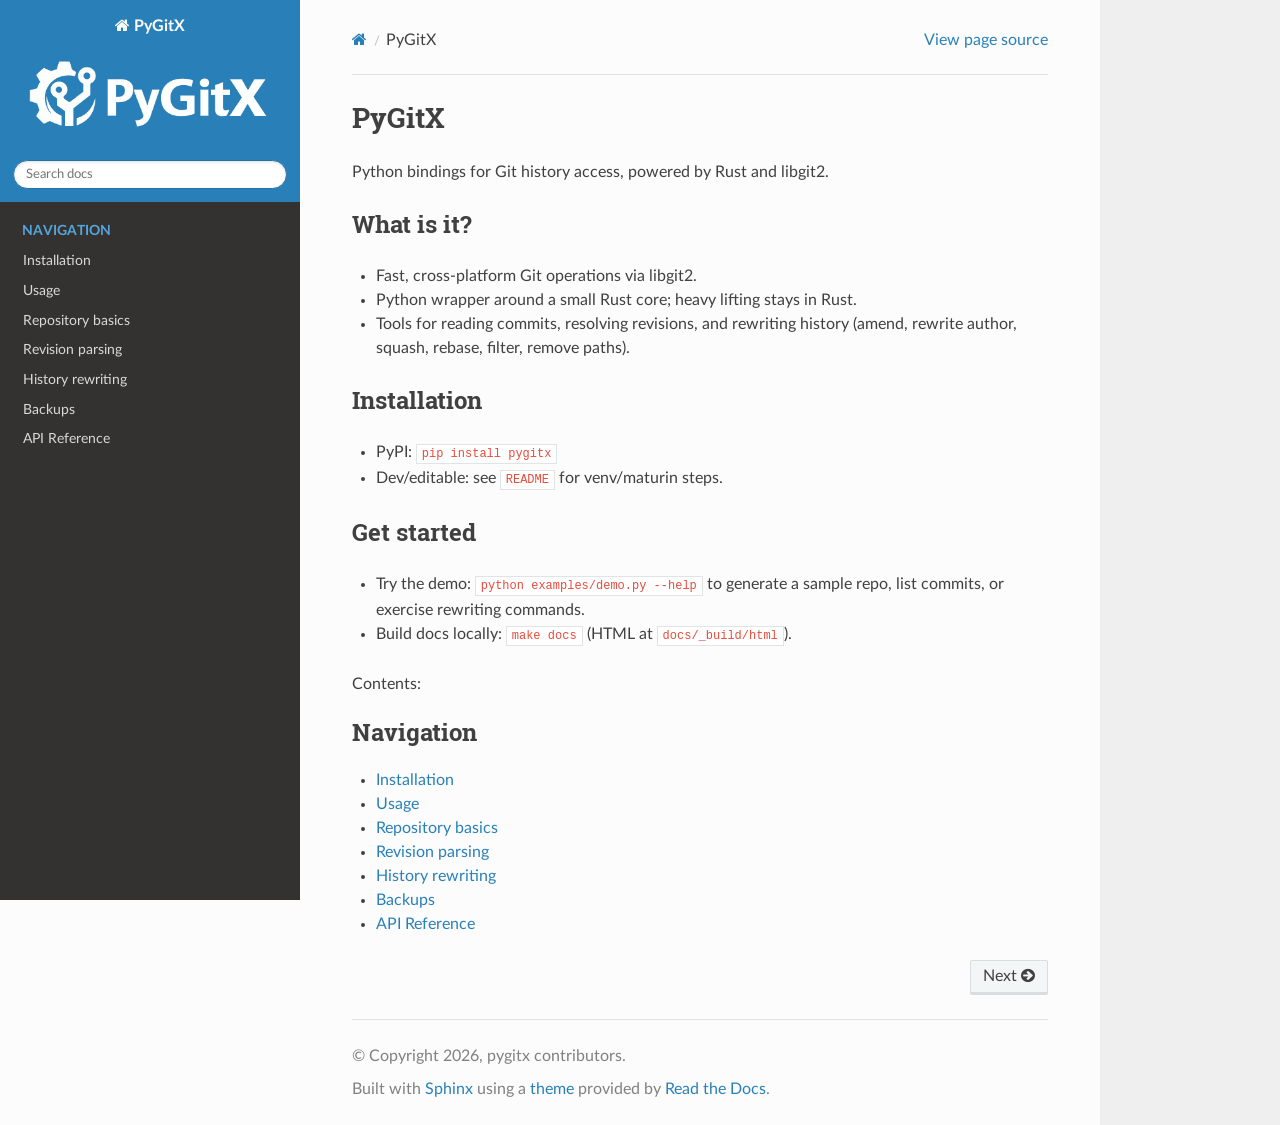
==== commit 2c23253d: "deploy: 08d16cc5ec8deff95fcb11b226fb1b126d8e3032" ====
--- a/index.html
+++ b/index.html
@@ -9,6 +9,7 @@
   <title>PyGitX &mdash; PyGitX 0.1.0 documentation</title>
       <link rel="stylesheet" type="text/css" href="_static/pygments.css?v=b86133f3" />
       <link rel="stylesheet" type="text/css" href="_static/css/theme.css?v=e59714d7" />
+      <link rel="stylesheet" type="text/css" href="_static/custom.css?v=ee7fcff9" />
 
   
       <script src="_static/jquery.js?v=5d32c60e"></script>
@@ -19,7 +20,7 @@
     <script src="_static/js/theme.js"></script>
     <link rel="index" title="Index" href="genindex.html" />
     <link rel="search" title="Search" href="search.html" />
-    <link rel="next" title="Usage" href="usage.html" /> 
+    <link rel="next" title="Installation" href="installation.html" /> 
 </head>
 
 <body class="wy-body-for-nav"> 
@@ -32,6 +33,7 @@
           
           <a href="#" class="icon icon-home">
             PyGitX
+              <img src="_static/icon.png" class="logo" alt="Logo"/>
           </a>
 <div role="search">
   <form id="rtd-search-form" class="wy-form" action="search.html" method="get">
@@ -41,8 +43,14 @@
   </form>
 </div>
         </div><div class="wy-menu wy-menu-vertical" data-spy="affix" role="navigation" aria-label="Navigation menu">
-              <ul>
+              <p class="caption" role="heading"><span class="caption-text">Navigation</span></p>
+<ul>
+<li class="toctree-l1"><a class="reference internal" href="installation.html">Installation</a></li>
 <li class="toctree-l1"><a class="reference internal" href="usage.html">Usage</a></li>
+<li class="toctree-l1"><a class="reference internal" href="repository.html">Repository basics</a></li>
+<li class="toctree-l1"><a class="reference internal" href="revision_parsing.html">Revision parsing</a></li>
+<li class="toctree-l1"><a class="reference internal" href="history_rewrite.html">History rewriting</a></li>
+<li class="toctree-l1"><a class="reference internal" href="backups.html">Backups</a></li>
 <li class="toctree-l1"><a class="reference internal" href="api.html">API Reference</a></li>
 </ul>
 
@@ -73,33 +81,48 @@
   <section id="pygitx">
 <h1>PyGitX<a class="headerlink" href="#pygitx" title="Link to this heading"></a></h1>
 <p>Python bindings for Git history access, powered by Rust and libgit2.</p>
+<section id="what-is-it">
+<h2>What is it?<a class="headerlink" href="#what-is-it" title="Link to this heading"></a></h2>
+<ul class="simple">
+<li><p>Fast, cross-platform Git operations via libgit2.</p></li>
+<li><p>Python wrapper around a small Rust core; heavy lifting stays in Rust.</p></li>
+<li><p>Tools for reading commits, resolving revisions, and rewriting history (amend, rewrite author, squash, rebase, filter, remove paths).</p></li>
+</ul>
+</section>
+<section id="installation">
+<h2>Installation<a class="headerlink" href="#installation" title="Link to this heading"></a></h2>
+<ul class="simple">
+<li><p>PyPI: <code class="docutils literal notranslate"><span class="pre">pip</span> <span class="pre">install</span> <span class="pre">pygitx</span></code></p></li>
+<li><p>Dev/editable: see <code class="docutils literal notranslate"><span class="pre">README</span></code> for venv/maturin steps.</p></li>
+</ul>
+</section>
+<section id="get-started">
+<h2>Get started<a class="headerlink" href="#get-started" title="Link to this heading"></a></h2>
+<ul class="simple">
+<li><p>Try the demo: <code class="docutils literal notranslate"><span class="pre">python</span> <span class="pre">examples/demo.py</span> <span class="pre">--help</span></code> to generate a sample repo, list commits, or exercise rewriting commands.</p></li>
+<li><p>Build docs locally: <code class="docutils literal notranslate"><span class="pre">make</span> <span class="pre">docs</span></code> (HTML at <code class="docutils literal notranslate"><span class="pre">docs/_build/html</span></code>).</p></li>
+</ul>
 <p>Contents:</p>
 <div class="toctree-wrapper compound">
+<p class="caption" role="heading"><span class="caption-text">Navigation</span></p>
 <ul>
-<li class="toctree-l1"><a class="reference internal" href="usage.html">Usage</a><ul>
-<li class="toctree-l2"><a class="reference internal" href="usage.html#quick-start">Quick start</a></li>
-<li class="toctree-l2"><a class="reference internal" href="usage.html#history-rewriting-head-only">History rewriting (HEAD-only)</a></li>
-<li class="toctree-l2"><a class="reference internal" href="usage.html#squashing-commits">Squashing commits</a></li>
-<li class="toctree-l2"><a class="reference internal" href="usage.html#rebasing-a-branch">Rebasing a branch</a></li>
-<li class="toctree-l2"><a class="reference internal" href="usage.html#filtering-history">Filtering history</a></li>
-<li class="toctree-l2"><a class="reference internal" href="usage.html#example-script">Example script</a></li>
-</ul>
-</li>
-<li class="toctree-l1"><a class="reference internal" href="api.html">API Reference</a><ul>
-<li class="toctree-l2"><a class="reference internal" href="api.html#module-pygitx">Module</a></li>
-<li class="toctree-l2"><a class="reference internal" href="api.html#classes">Classes</a></li>
-<li class="toctree-l2"><a class="reference internal" href="api.html#functions">Functions</a></li>
-</ul>
-</li>
+<li class="toctree-l1"><a class="reference internal" href="installation.html">Installation</a></li>
+<li class="toctree-l1"><a class="reference internal" href="usage.html">Usage</a></li>
+<li class="toctree-l1"><a class="reference internal" href="repository.html">Repository basics</a></li>
+<li class="toctree-l1"><a class="reference internal" href="revision_parsing.html">Revision parsing</a></li>
+<li class="toctree-l1"><a class="reference internal" href="history_rewrite.html">History rewriting</a></li>
+<li class="toctree-l1"><a class="reference internal" href="backups.html">Backups</a></li>
+<li class="toctree-l1"><a class="reference internal" href="api.html">API Reference</a></li>
 </ul>
 </div>
+</section>
 </section>
 
 
            </div>
           </div>
           <footer><div class="rst-footer-buttons" role="navigation" aria-label="Footer">
-        <a href="usage.html" class="btn btn-neutral float-right" title="Usage" accesskey="n" rel="next">Next <span class="fa fa-arrow-circle-right" aria-hidden="true"></span></a>
+        <a href="installation.html" class="btn btn-neutral float-right" title="Installation" accesskey="n" rel="next">Next <span class="fa fa-arrow-circle-right" aria-hidden="true"></span></a>
     </div>
 
   <hr/>
--- a/_static/custom.css
+++ b/_static/custom.css
@@ -0,0 +1,4 @@
+.wy-side-nav-search .logo img,
+.wy-side-nav-search img.logo {
+  filter: brightness(0) invert(1);
+}
